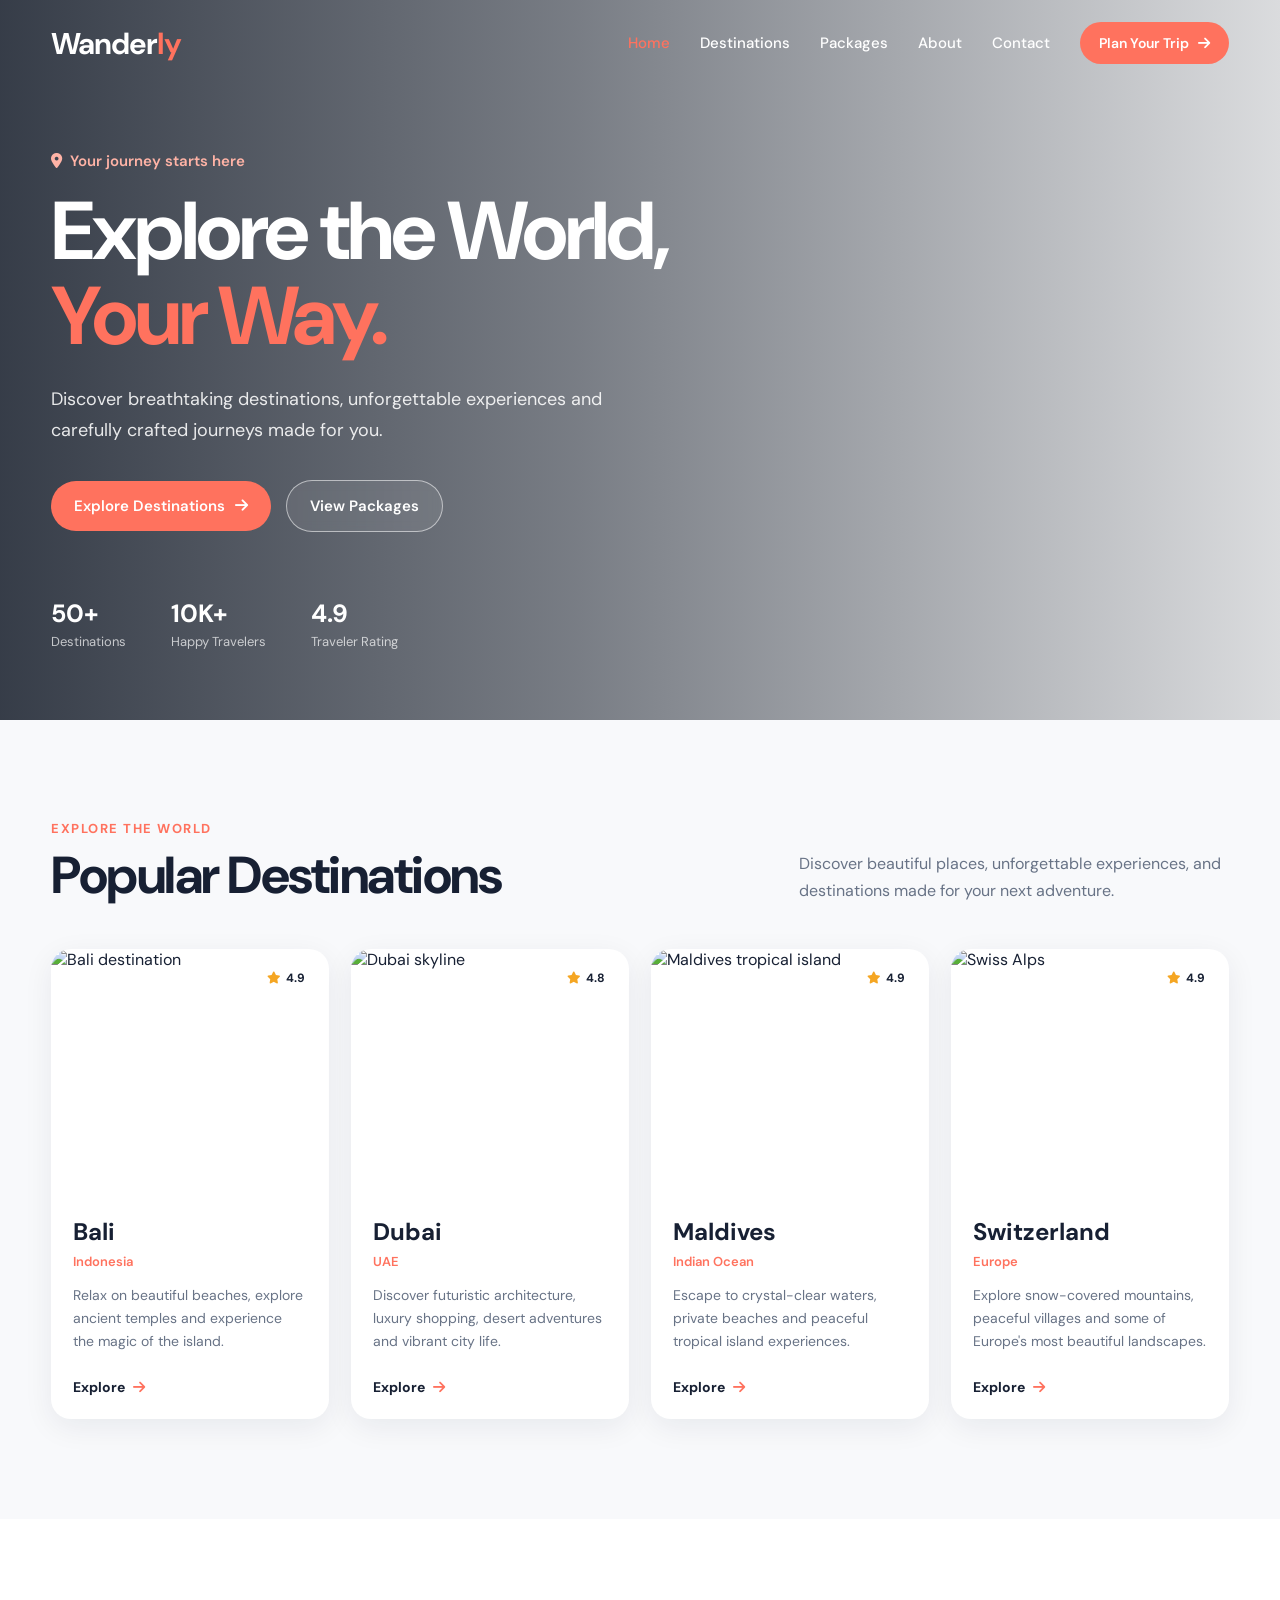
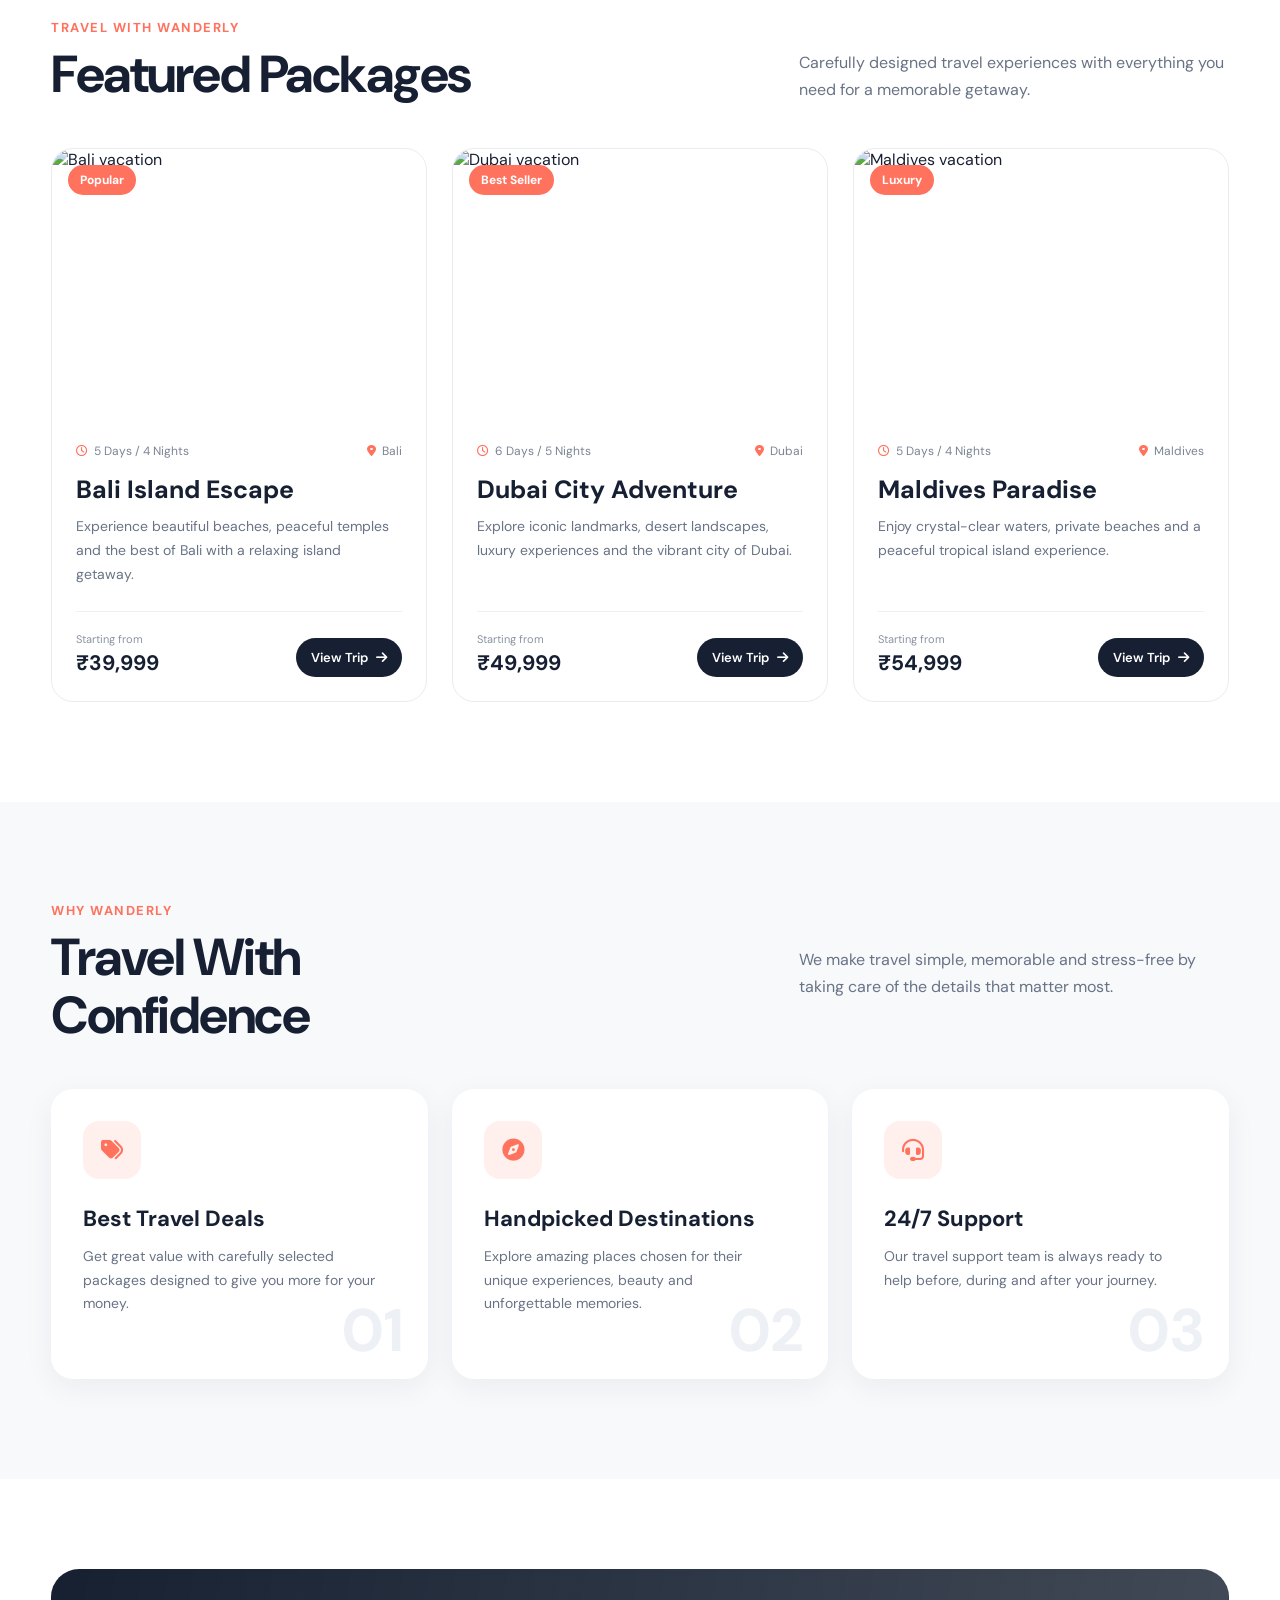
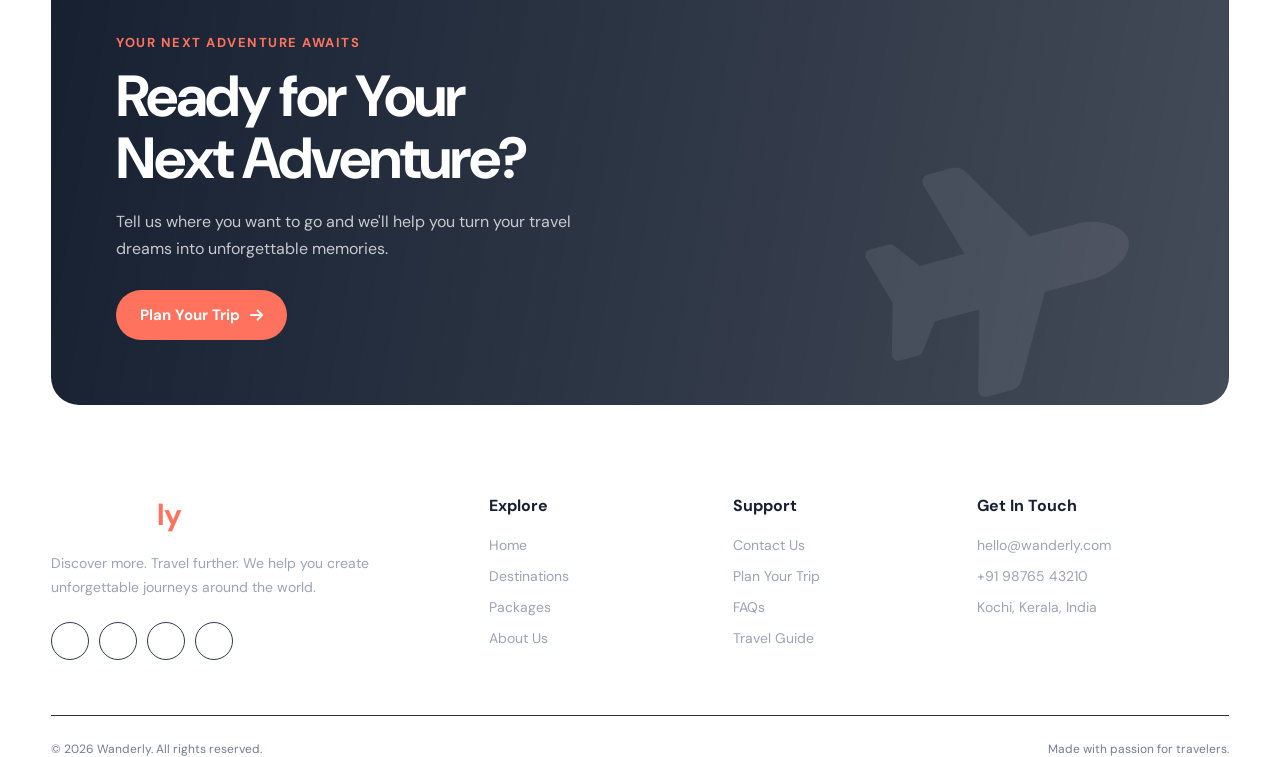
==== index.html @ 47bf8f78 "Initial commit - Wanderly website" ====
<!DOCTYPE html>
<html lang="en">
<head>
    <meta charset="UTF-8">
    <meta name="viewport" content="width=device-width, initial-scale=1.0">

    <title>Wanderly | Discover More. Travel Further.</title>

    <meta
        name="description"
        content="Discover amazing destinations and plan your next adventure with Wanderly."
    >

    <link rel="stylesheet" href="style.css">

    <!-- Google Font -->
    <link rel="preconnect" href="https://fonts.googleapis.com">
    <link rel="preconnect" href="https://fonts.gstatic.com" crossorigin>
    <link
        href="https://fonts.googleapis.com/css2?family=DM+Sans:wght@400;500;600;700&display=swap"
        rel="stylesheet"
    >

    <!-- Icons -->
    <link
        rel="stylesheet"
        href="https://cdnjs.cloudflare.com/ajax/libs/font-awesome/6.5.2/css/all.min.css"
    >
</head>

<body>

    <!-- ================= HEADER ================= -->
    <header class="header">
        <nav class="navbar container">

            <a href="#home" class="logo">
                Wander<span>ly</span>
            </a>

            <button class="menu-toggle" id="menuToggle" aria-label="Open menu">
                <i class="fa-solid fa-bars"></i>
            </button>

            <div class="nav-menu" id="navMenu">

                <a href="#home" class="nav-link active">Home</a>
                <a href="#destinations" class="nav-link">Destinations</a>
                <a href="#packages" class="nav-link">Packages</a>
                <a href="#about" class="nav-link">About</a>
                <a href="#contact" class="nav-link">Contact</a>

                <a href="#plan" class="nav-button">
                    Plan Your Trip
                    <i class="fa-solid fa-arrow-right"></i>
                </a>

            </div>

        </nav>
    </header>


    <!-- ================= HERO ================= -->
    <main>

        <section class="hero" id="home">

            <div class="hero-overlay"></div>

            <div class="container hero-content">

                <p class="hero-tag">
                    <i class="fa-solid fa-location-dot"></i>
                    Your journey starts here
                </p>

                <h1>
                    Explore the World,<br>
                    <span>Your Way.</span>
                </h1>

                <p class="hero-description">
                    Discover breathtaking destinations, unforgettable
                    experiences and carefully crafted journeys made for you.
                </p>

                <div class="hero-buttons">

                    <a href="#destinations" class="primary-button">
                        Explore Destinations
                        <i class="fa-solid fa-arrow-right"></i>
                    </a>

                    <a href="#packages" class="secondary-button">
                        View Packages
                    </a>

                </div>

                <div class="hero-stats">

                    <div class="hero-stat">
                        <strong>50+</strong>
                        <span>Destinations</span>
                    </div>

                    <div class="hero-stat">
                        <strong>10K+</strong>
                        <span>Happy Travelers</span>
                    </div>

                    <div class="hero-stat">
                        <strong>4.9</strong>
                        <span>Traveler Rating</span>
                    </div>

                </div>

            </div>

        </section>


        <!-- ================= POPULAR DESTINATIONS ================= -->
<section class="destinations section" id="destinations">

    <div class="container">

        <div class="section-heading">
            <div>
                <p class="section-tag">EXPLORE THE WORLD</p>
                <h2>Popular Destinations</h2>
            </div>

            <p class="section-description">
                Discover beautiful places, unforgettable experiences,
                and destinations made for your next adventure.
            </p>
        </div>


        <div class="destination-grid">

            <!-- Bali -->
            <article class="destination-card">

                <div class="destination-image">
                    <img
                        src="https://images.unsplash.com/photo-1537996194471-e657df975ab4?auto=format&fit=crop&w=900&q=85"
                        alt="Bali destination"
                    >

                    <span class="destination-rating">
                        <i class="fa-solid fa-star"></i>
                        4.9
                    </span>
                </div>

                <div class="destination-content">

                    <div class="destination-title">
                        <h3>Bali</h3>
                        <span>Indonesia</span>
                    </div>

                    <p>
                        Relax on beautiful beaches, explore ancient temples
                        and experience the magic of the island.
                    </p>

                    <a href="#packages" class="destination-link">
                        Explore
                        <i class="fa-solid fa-arrow-right"></i>
                    </a>

                </div>

            </article>


            <!-- Dubai -->
            <article class="destination-card">

                <div class="destination-image">
                    <img
                        src="https://images.unsplash.com/photo-1512453979798-5ea266f8880c?auto=format&fit=crop&w=900&q=85"
                        alt="Dubai skyline"
                    >

                    <span class="destination-rating">
                        <i class="fa-solid fa-star"></i>
                        4.8
                    </span>
                </div>

                <div class="destination-content">

                    <div class="destination-title">
                        <h3>Dubai</h3>
                        <span>UAE</span>
                    </div>

                    <p>
                        Discover futuristic architecture, luxury shopping,
                        desert adventures and vibrant city life.
                    </p>

                    <a href="#packages" class="destination-link">
                        Explore
                        <i class="fa-solid fa-arrow-right"></i>
                    </a>

                </div>

            </article>


            <!-- Maldives -->
            <article class="destination-card">

                <div class="destination-image">
                    <img
                        src="https://images.unsplash.com/photo-1514282401047-d79a71a590e8?auto=format&fit=crop&w=900&q=85"
                        alt="Maldives tropical island"
                    >

                    <span class="destination-rating">
                        <i class="fa-solid fa-star"></i>
                        4.9
                    </span>
                </div>

                <div class="destination-content">

                    <div class="destination-title">
                        <h3>Maldives</h3>
                        <span>Indian Ocean</span>
                    </div>

                    <p>
                        Escape to crystal-clear waters, private beaches
                        and peaceful tropical island experiences.
                    </p>

                    <a href="#packages" class="destination-link">
                        Explore
                        <i class="fa-solid fa-arrow-right"></i>
                    </a>

                </div>

            </article>


            <!-- Switzerland -->
            <article class="destination-card">

                <div class="destination-image">
                    <img
                        src="https://images.unsplash.com/photo-1530122037265-a5f1f91d3b99?auto=format&fit=crop&w=900&q=85"
                        alt="Swiss Alps"
                    >

                    <span class="destination-rating">
                        <i class="fa-solid fa-star"></i>
                        4.9
                    </span>
                </div>

                <div class="destination-content">

                    <div class="destination-title">
                        <h3>Switzerland</h3>
                        <span>Europe</span>
                    </div>

                    <p>
                        Explore snow-covered mountains, peaceful villages
                        and some of Europe's most beautiful landscapes.
                    </p>

                    <a href="#packages" class="destination-link">
                        Explore
                        <i class="fa-solid fa-arrow-right"></i>
                    </a>

                </div>

            </article>

        </div>

    </div>

</section>
<!-- ================= TRAVEL PACKAGES ================= -->
<section class="packages section" id="packages">

    <div class="container">

        <div class="section-heading">
            <div>
                <p class="section-tag">TRAVEL WITH WANDERLY</p>
                <h2>Featured Packages</h2>
            </div>

            <p class="section-description">
                Carefully designed travel experiences with everything
                you need for a memorable getaway.
            </p>
        </div>


        <div class="package-grid">

            <!-- Package 1 -->
            <article class="package-card">

                <div class="package-image">

                    <img
                        src="https://images.unsplash.com/photo-1537996194471-e657df975ab4?auto=format&fit=crop&w=1000&q=85"
                        alt="Bali vacation"
                    >

                    <span class="package-label">
                        Popular
                    </span>

                </div>

                <div class="package-content">

                    <div class="package-meta">
                        <span>
                            <i class="fa-regular fa-clock"></i>
                            5 Days / 4 Nights
                        </span>

                        <span>
                            <i class="fa-solid fa-location-dot"></i>
                            Bali
                        </span>
                    </div>

                    <h3>Bali Island Escape</h3>

                    <p>
                        Experience beautiful beaches, peaceful temples
                        and the best of Bali with a relaxing island getaway.
                    </p>

                    <div class="package-bottom">

                        <div class="package-price">
                            <span>Starting from</span>
                            <strong>₹39,999</strong>
                        </div>

                        <a href="#plan" class="package-button">
                            View Trip
                            <i class="fa-solid fa-arrow-right"></i>
                        </a>

                    </div>

                </div>

            </article>


            <!-- Package 2 -->
            <article class="package-card">

                <div class="package-image">

                    <img
                        src="https://images.unsplash.com/photo-1512453979798-5ea266f8880c?auto=format&fit=crop&w=1000&q=85"
                        alt="Dubai vacation"
                    >

                    <span class="package-label">
                        Best Seller
                    </span>

                </div>

                <div class="package-content">

                    <div class="package-meta">
                        <span>
                            <i class="fa-regular fa-clock"></i>
                            6 Days / 5 Nights
                        </span>

                        <span>
                            <i class="fa-solid fa-location-dot"></i>
                            Dubai
                        </span>
                    </div>

                    <h3>Dubai City Adventure</h3>

                    <p>
                        Explore iconic landmarks, desert landscapes,
                        luxury experiences and the vibrant city of Dubai.
                    </p>

                    <div class="package-bottom">

                        <div class="package-price">
                            <span>Starting from</span>
                            <strong>₹49,999</strong>
                        </div>

                        <a href="#plan" class="package-button">
                            View Trip
                            <i class="fa-solid fa-arrow-right"></i>
                        </a>

                    </div>

                </div>

            </article>


            <!-- Package 3 -->
            <article class="package-card">

                <div class="package-image">

                    <img
                        src="https://images.unsplash.com/photo-1514282401047-d79a71a590e8?auto=format&fit=crop&w=1000&q=85"
                        alt="Maldives vacation"
                    >

                    <span class="package-label">
                        Luxury
                    </span>

                </div>

                <div class="package-content">

                    <div class="package-meta">
                        <span>
                            <i class="fa-regular fa-clock"></i>
                            5 Days / 4 Nights
                        </span>

                        <span>
                            <i class="fa-solid fa-location-dot"></i>
                            Maldives
                        </span>
                    </div>

                    <h3>Maldives Paradise</h3>

                    <p>
                        Enjoy crystal-clear waters, private beaches
                        and a peaceful tropical island experience.
                    </p>

                    <div class="package-bottom">

                        <div class="package-price">
                            <span>Starting from</span>
                            <strong>₹54,999</strong>
                        </div>

                        <a href="#plan" class="package-button">
                            View Trip
                            <i class="fa-solid fa-arrow-right"></i>
                        </a>

                    </div>

                </div>

            </article>

        </div>

    </div>

</section><!-- ================= WHY CHOOSE US ================= -->
<section class="why-us section" id="about">

    <div class="container">

        <div class="section-heading why-heading">
            <div>
                <p class="section-tag">WHY WANDERLY</p>
                <h2>Travel With<br>Confidence</h2>
            </div>

            <p class="section-description">
                We make travel simple, memorable and stress-free by
                taking care of the details that matter most.
            </p>
        </div>


        <div class="benefits-grid">

            <!-- Benefit 1 -->
            <div class="benefit-card">

                <div class="benefit-icon">
                    <i class="fa-solid fa-tags"></i>
                </div>

                <h3>Best Travel Deals</h3>

                <p>
                    Get great value with carefully selected packages
                    designed to give you more for your money.
                </p>

                <span class="benefit-number">01</span>

            </div>


            <!-- Benefit 2 -->
            <div class="benefit-card">

                <div class="benefit-icon">
                    <i class="fa-solid fa-compass"></i>
                </div>

                <h3>Handpicked Destinations</h3>

                <p>
                    Explore amazing places chosen for their unique
                    experiences, beauty and unforgettable memories.
                </p>

                <span class="benefit-number">02</span>

            </div>


            <!-- Benefit 3 -->
            <div class="benefit-card">

                <div class="benefit-icon">
                    <i class="fa-solid fa-headset"></i>
                </div>

                <h3>24/7 Support</h3>

                <p>
                    Our travel support team is always ready to help
                    before, during and after your journey.
                </p>

                <span class="benefit-number">03</span>

            </div>

        </div>

    </div>

</section><!-- ================= FINAL CTA ================= -->
<section class="final-cta" id="plan">

    <div class="container">

        <div class="cta-box">

            <div class="cta-content">

                <p class="section-tag">YOUR NEXT ADVENTURE AWAITS</p>

                <h2>
                    Ready for Your<br>
                    Next Adventure?
                </h2>

                <p>
                    Tell us where you want to go and we'll help you
                    turn your travel dreams into unforgettable memories.
                </p>

                <a href="#contact" class="cta-button">
                    Plan Your Trip
                    <i class="fa-solid fa-arrow-right"></i>
                </a>

            </div>

            <div class="cta-decoration">
                <i class="fa-solid fa-plane"></i>
            </div>

        </div>

    </div>

</section><!-- ================= FOOTER ================= -->
<footer class="footer" id="contact">

    <div class="container">

        <div class="footer-main">

            <div class="footer-brand">

                <a href="#home" class="logo">
                    Wander<span>ly</span>
                </a>

                <p>
                    Discover more. Travel further. We help you
                    create unforgettable journeys around the world.
                </p>

                <div class="social-links">
                    <a href="#"><i class="fa-brands fa-instagram"></i></a>
                    <a href="#"><i class="fa-brands fa-facebook-f"></i></a>
                    <a href="#"><i class="fa-brands fa-x-twitter"></i></a>
                    <a href="#"><i class="fa-brands fa-linkedin-in"></i></a>
                </div>

            </div>

            <div class="footer-column">
                <h4>Explore</h4>
                <a href="#home">Home</a>
                <a href="#destinations">Destinations</a>
                <a href="#packages">Packages</a>
                <a href="#about">About Us</a>
            </div>

            <div class="footer-column">
                <h4>Support</h4>
                <a href="#contact">Contact Us</a>
                <a href="#plan">Plan Your Trip</a>
                <a href="#">FAQs</a>
                <a href="#">Travel Guide</a>
            </div>

            <div class="footer-column">
                <h4>Get In Touch</h4>
                <a href="mailto:hello@wanderly.com">
                    hello@wanderly.com
                </a>
                <a href="tel:+919876543210">
                    +91 98765 43210
                </a>
                <span>Kochi, Kerala, India</span>
            </div>

        </div>

        <div class="footer-bottom">
            <p>© 2026 Wanderly. All rights reserved.</p>
            <p>Made with passion for travelers.</p>
        </div>

    </div>

</footer>

    </main>


    <script src="script.js"></script>

</body>
</html>
---- style.css ----
/* =========================
   RESET & GLOBAL
========================= */

* {
    margin: 0;
    padding: 0;
    box-sizing: border-box;
}

html {
    scroll-behavior: smooth;
}

body {
    font-family: "DM Sans", sans-serif;
    color: #172033;
    background: #ffffff;
}

a {
    text-decoration: none;
    color: inherit;
}

button {
    font-family: inherit;
}

.container {
    width: min(1180px, 92%);
    margin: 0 auto;
}


/* =========================
   HEADER
========================= */

.header {
    position: absolute;
    top: 0;
    left: 0;
    width: 100%;
    z-index: 100;
    padding: 22px 0;
}

.navbar {
    display: flex;
    align-items: center;
    justify-content: space-between;
}

.logo {
    font-size: 30px;
    font-weight: 700;
    color: #ffffff;
    letter-spacing: -1px;
}

.logo span {
    color: #ff725e;
}

.nav-menu {
    display: flex;
    align-items: center;
    gap: 30px;
}

.nav-link {
    color: #ffffff;
    font-size: 15px;
    font-weight: 500;
    transition: 0.3s ease;
}

.nav-link:hover,
.nav-link.active {
    color: #ff725e;
}

.nav-button {
    display: flex;
    align-items: center;
    gap: 9px;
    padding: 12px 19px;
    border-radius: 30px;
    background: #ff725e;
    color: #ffffff;
    font-size: 14px;
    font-weight: 600;
    transition: 0.3s ease;
}

.nav-button:hover {
    transform: translateY(-2px);
    background: #ff604a;
}

.menu-toggle {
    display: none;
    border: none;
    background: transparent;
    color: #ffffff;
    font-size: 25px;
    cursor: pointer;
}


/* =========================
   HERO
========================= */

.hero {
    position: relative;
    min-height: 720px;
    display: flex;
    align-items: center;

    background-image: url("https://images.unsplash.com/photo-1500534623283-312aade485b7?auto=format&fit=crop&w=2000&q=85");
    background-size: cover;
    background-position: center;
    overflow: hidden;
}

.hero-overlay {
    position: absolute;
    inset: 0;
    background: linear-gradient(
        90deg,
        rgba(10, 18, 32, 0.82) 0%,
        rgba(10, 18, 32, 0.55) 45%,
        rgba(10, 18, 32, 0.15) 100%
    );
}

.hero-content {
    position: relative;
    z-index: 2;
    padding-top: 80px;
    color: #ffffff;
}

.hero-tag {
    display: inline-flex;
    align-items: center;
    gap: 8px;
    margin-bottom: 18px;
    color: #ffb3a6;
    font-size: 15px;
    font-weight: 600;
}

.hero h1 {
    max-width: 750px;
    font-size: clamp(48px, 7vw, 82px);
    line-height: 1.04;
    letter-spacing: -3px;
    margin-bottom: 25px;
}

.hero h1 span {
    color: #ff725e;
}

.hero-description {
    max-width: 560px;
    color: rgba(255, 255, 255, 0.88);
    font-size: 18px;
    line-height: 1.7;
    margin-bottom: 34px;
}

.hero-buttons {
    display: flex;
    align-items: center;
    gap: 15px;
    margin-bottom: 65px;
}

.primary-button,
.secondary-button {
    display: inline-flex;
    align-items: center;
    justify-content: center;
    gap: 10px;
    padding: 15px 23px;
    border-radius: 30px;
    font-size: 15px;
    font-weight: 600;
    transition: 0.3s ease;
}

.primary-button {
    background: #ff725e;
    color: #ffffff;
}

.primary-button:hover {
    transform: translateY(-3px);
    background: #ff604a;
}

.secondary-button {
    border: 1px solid rgba(255, 255, 255, 0.55);
    color: #ffffff;
    background: rgba(255, 255, 255, 0.08);
    backdrop-filter: blur(5px);
}

.secondary-button:hover {
    background: #ffffff;
    color: #172033;
}


/* =========================
   HERO STATS
========================= */

.hero-stats {
    display: flex;
    align-items: center;
    gap: 45px;
}

.hero-stat {
    display: flex;
    flex-direction: column;
    gap: 3px;
}

.hero-stat strong {
    font-size: 25px;
}

.hero-stat span {
    color: rgba(255, 255, 255, 0.7);
    font-size: 13px;
}


/* =========================
   MOBILE
========================= */

@media (max-width: 850px) {

    .header {
        padding: 18px 0;
    }

    .menu-toggle {
        display: block;
    }

    .nav-menu {
        position: absolute;
        top: 75px;
        left: 4%;
        right: 4%;

        display: none;
        flex-direction: column;
        align-items: stretch;
        gap: 0;

        padding: 15px;
        border-radius: 18px;

        background: rgba(15, 24, 40, 0.97);
        box-shadow: 0 15px 40px rgba(0, 0, 0, 0.25);
    }

    .nav-menu.show {
        display: flex;
    }

    .nav-link {
        padding: 13px 10px;
    }

    .nav-button {
        justify-content: center;
        margin-top: 8px;
    }

    .hero {
        min-height: 680px;
        background-position: 60% center;
    }

    .hero-content {
        padding-top: 100px;
    }

    .hero h1 {
        font-size: clamp(44px, 12vw, 65px);
        letter-spacing: -2px;
    }

    .hero-description {
        font-size: 16px;
    }

    .hero-buttons {
        flex-wrap: wrap;
        margin-bottom: 45px;
    }

    .hero-stats {
        gap: 25px;
        flex-wrap: wrap;
    }
}


@media (max-width: 480px) {

    .logo {
        font-size: 26px;
    }

    .hero {
        min-height: 720px;
    }

    .hero h1 {
        font-size: 46px;
    }

    .hero-buttons {
        flex-direction: column;
        align-items: stretch;
    }

    .primary-button,
    .secondary-button {
        width: 100%;
    }

    .hero-stats {
        gap: 20px;
    }

    .hero-stat strong {
        font-size: 21px;
    }
}/* =========================
   SECTIONS
========================= */

.section {
    padding: 100px 0;
}

.section-heading {
    display: flex;
    align-items: flex-end;
    justify-content: space-between;
    gap: 40px;
    margin-bottom: 45px;
}

.section-tag {
    color: #ff725e;
    font-size: 13px;
    font-weight: 700;
    letter-spacing: 1.5px;
    margin-bottom: 10px;
}

.section-heading h2 {
    font-size: clamp(36px, 5vw, 52px);
    line-height: 1.1;
    letter-spacing: -1.5px;
}

.section-description {
    max-width: 430px;
    color: #687386;
    font-size: 16px;
    line-height: 1.7;
}


/* =========================
   DESTINATIONS
========================= */

.destinations {
    background: #f8f9fb;
}

.destination-grid {
    display: grid;
    grid-template-columns: repeat(4, 1fr);
    gap: 22px;
}

.destination-card {
    overflow: hidden;
    background: #ffffff;
    border-radius: 20px;
    box-shadow: 0 8px 30px rgba(20, 30, 50, 0.07);
    transition: transform 0.3s ease, box-shadow 0.3s ease;
}

.destination-card:hover {
    transform: translateY(-8px);
    box-shadow: 0 18px 40px rgba(20, 30, 50, 0.13);
}

.destination-image {
    position: relative;
    height: 245px;
    overflow: hidden;
}

.destination-image img {
    width: 100%;
    height: 100%;
    object-fit: cover;
    transition: transform 0.5s ease;
}

.destination-card:hover .destination-image img {
    transform: scale(1.07);
}

.destination-rating {
    position: absolute;
    top: 14px;
    right: 14px;

    display: flex;
    align-items: center;
    gap: 5px;

    padding: 7px 10px;
    border-radius: 20px;

    background: rgba(255, 255, 255, 0.94);
    color: #172033;

    font-size: 12px;
    font-weight: 700;
}

.destination-rating i {
    color: #f5a623;
}

.destination-content {
    padding: 22px;
}

.destination-title {
    margin-bottom: 13px;
}

.destination-title h3 {
    margin-bottom: 3px;
    font-size: 24px;
}

.destination-title span {
    color: #ff725e;
    font-size: 13px;
    font-weight: 600;
}

.destination-content > p {
    min-height: 72px;
    margin-bottom: 20px;

    color: #687386;
    font-size: 14px;
    line-height: 1.65;
}

.destination-link {
    display: inline-flex;
    align-items: center;
    gap: 8px;

    color: #172033;
    font-size: 14px;
    font-weight: 700;

    transition: 0.3s ease;
}

.destination-link i {
    color: #ff725e;
    transition: transform 0.3s ease;
}

.destination-link:hover {
    color: #ff725e;
}

.destination-link:hover i {
    transform: translateX(5px);
}


/* =========================
   DESTINATION RESPONSIVE
========================= */

@media (max-width: 1000px) {

    .destination-grid {
        grid-template-columns: repeat(2, 1fr);
    }

}

@media (max-width: 700px) {

    .section {
        padding: 75px 0;
    }

    .section-heading {
        display: block;
        margin-bottom: 35px;
    }

    .section-description {
        margin-top: 15px;
    }

}

@media (max-width: 520px) {

    .destination-grid {
        grid-template-columns: 1fr;
    }

    .destination-image {
        height: 260px;
    }

}/* =========================
   TRAVEL PACKAGES
========================= */

.packages {
    background: #ffffff;
}

.package-grid {
    display: grid;
    grid-template-columns: repeat(3, 1fr);
    gap: 25px;
}

.package-card {
    overflow: hidden;
    border: 1px solid #e9ecf1;
    border-radius: 22px;
    background: #ffffff;
    transition: transform 0.3s ease, box-shadow 0.3s ease;
}

.package-card:hover {
    transform: translateY(-7px);
    box-shadow: 0 18px 45px rgba(20, 30, 50, 0.12);
}


/* Package image */

.package-image {
    position: relative;
    height: 270px;
    overflow: hidden;
}

.package-image img {
    width: 100%;
    height: 100%;
    object-fit: cover;
    transition: transform 0.5s ease;
}

.package-card:hover .package-image img {
    transform: scale(1.06);
}

.package-label {
    position: absolute;
    top: 16px;
    left: 16px;

    padding: 7px 12px;
    border-radius: 20px;

    background: #ff725e;
    color: #ffffff;

    font-size: 12px;
    font-weight: 700;
}


/* Package content */

.package-content {
    padding: 24px;
}

.package-meta {
    display: flex;
    align-items: center;
    justify-content: space-between;
    gap: 10px;

    margin-bottom: 16px;

    color: #7a8495;
    font-size: 12px;
}

.package-meta span {
    display: flex;
    align-items: center;
    gap: 6px;
}

.package-meta i {
    color: #ff725e;
}

.package-content h3 {
    margin-bottom: 10px;

    color: #172033;
    font-size: 25px;
    line-height: 1.2;
}

.package-content > p {
    min-height: 72px;
    margin-bottom: 24px;

    color: #687386;
    font-size: 14px;
    line-height: 1.7;
}


/* Package price + button */

.package-bottom {
    display: flex;
    align-items: flex-end;
    justify-content: space-between;
    gap: 15px;

    padding-top: 20px;
    border-top: 1px solid #edf0f4;
}

.package-price {
    display: flex;
    flex-direction: column;
    gap: 3px;
}

.package-price span {
    color: #8a93a2;
    font-size: 11px;
}

.package-price strong {
    color: #172033;
    font-size: 21px;
}

.package-button {
    display: inline-flex;
    align-items: center;
    gap: 8px;

    padding: 11px 15px;
    border-radius: 25px;

    background: #172033;
    color: #ffffff;

    font-size: 13px;
    font-weight: 600;

    transition: 0.3s ease;
}

.package-button i {
    transition: transform 0.3s ease;
}

.package-button:hover {
    background: #ff725e;
}

.package-button:hover i {
    transform: translateX(4px);
}


/* =========================
   PACKAGE RESPONSIVE
========================= */

@media (max-width: 950px) {

    .package-grid {
        grid-template-columns: repeat(2, 1fr);
    }

}

@media (max-width: 650px) {

    .package-grid {
        grid-template-columns: 1fr;
    }

    .package-image {
        height: 250px;
    }

}

@media (max-width: 420px) {

    .package-content {
        padding: 20px;
    }

    .package-meta {
        align-items: flex-start;
        flex-direction: column;
    }

    .package-bottom {
        align-items: flex-start;
        flex-direction: column;
    }

    .package-button {
        width: 100%;
        justify-content: center;
    }

}/* =========================
   WHY CHOOSE US
========================= */

.why-us {
    background: #f8f9fb;
}

.why-heading {
    align-items: center;
}

.benefits-grid {
    display: grid;
    grid-template-columns: repeat(3, 1fr);
    gap: 24px;
}

.benefit-card {
    position: relative;
    overflow: hidden;

    min-height: 290px;
    padding: 32px;

    border-radius: 22px;
    background: #ffffff;

    box-shadow: 0 8px 30px rgba(20, 30, 50, 0.06);

    transition: transform 0.3s ease,
                box-shadow 0.3s ease;
}

.benefit-card:hover {
    transform: translateY(-7px);
    box-shadow: 0 18px 40px rgba(20, 30, 50, 0.12);
}

.benefit-icon {
    display: flex;
    align-items: center;
    justify-content: center;

    width: 58px;
    height: 58px;

    margin-bottom: 25px;

    border-radius: 16px;

    background: #fff0ed;
    color: #ff725e;

    font-size: 22px;
}

.benefit-card h3 {
    margin-bottom: 12px;

    color: #172033;
    font-size: 22px;
}

.benefit-card p {
    max-width: 300px;

    color: #687386;
    font-size: 14px;
    line-height: 1.7;
}

.benefit-number {
    position: absolute;
    right: 25px;
    bottom: 18px;

    color: #edf0f4;

    font-size: 60px;
    font-weight: 700;
    line-height: 1;
}


/* =========================
   WHY US RESPONSIVE
========================= */

@media (max-width: 850px) {

    .benefits-grid {
        grid-template-columns: 1fr;
    }

    .benefit-card {
        min-height: 250px;
    }

}/* =========================
   FINAL CTA
========================= */

.final-cta {
    padding: 90px 0;
    background: #ffffff;
}

.cta-box {
    position: relative;
    overflow: hidden;

    min-height: 390px;
    padding: 65px;

    display: flex;
    align-items: center;

    border-radius: 28px;

    background:
        linear-gradient(
            100deg,
            rgba(15, 25, 42, 0.97),
            rgba(15, 25, 42, 0.78)
        ),
        url("https://images.unsplash.com/photo-1476514525535-07fb3b4ae5f1?auto=format&fit=crop&w=1600&q=85");

    background-size: cover;
    background-position: center;
}

.cta-content {
    position: relative;
    z-index: 2;
    max-width: 600px;
}

.cta-content .section-tag {
    margin-bottom: 14px;
}

.cta-content h2 {
    margin-bottom: 18px;

    color: #ffffff;

    font-size: clamp(38px, 5vw, 58px);
    line-height: 1.08;
    letter-spacing: -2px;
}

.cta-content > p:not(.section-tag) {
    max-width: 500px;
    margin-bottom: 28px;

    color: rgba(255, 255, 255, 0.75);

    font-size: 16px;
    line-height: 1.7;
}

.cta-button {
    display: inline-flex;
    align-items: center;
    gap: 10px;

    padding: 15px 24px;

    border-radius: 30px;

    background: #ff725e;
    color: #ffffff;

    font-size: 15px;
    font-weight: 700;

    transition: 0.3s ease;
}

.cta-button:hover {
    transform: translateY(-3px);
    background: #ff604a;
}

.cta-decoration {
    position: absolute;
    right: 8%;
    bottom: -25px;

    color: rgba(255, 255, 255, 0.08);

    font-size: 230px;

    transform: rotate(-15deg);
}


/* CTA responsive */

@media (max-width: 650px) {

    .final-cta {
        padding: 60px 0;
    }

    .cta-box {
        min-height: 430px;
        padding: 40px 28px;
    }

    .cta-decoration {
        right: -30px;
        bottom: -10px;
        font-size: 150px;
    }

}<!-- ================= FOOTER ================= -->
<footer class="footer" id="contact">

    <div class="container">

        <div class="footer-main">

            <div class="footer-brand">

                <a href="#home" class="logo">
                    Wander<span>ly</span>
                </a>

                <p>
                    Discover more. Travel further. We help you
                    create unforgettable journeys around the world.
                </p>

                <div class="social-links">

                    <a href="#" aria-label="Instagram">
                        <i class="fa-brands fa-instagram"></i>
                    </a>

                    <a href="#" aria-label="Facebook">
                        <i class="fa-brands fa-facebook-f"></i>
                    </a>

                    <a href="#" aria-label="Twitter">
                        <i class="fa-brands fa-x-twitter"></i>
                    </a>

                    <a href="#" aria-label="LinkedIn">
                        <i class="fa-brands fa-linkedin-in"></i>
                    </a>

                </div>

            </div>


            <div class="footer-column">

                <h4>Explore</h4>

                <a href="#home">Home</a>
                <a href="#destinations">Destinations</a>
                <a href="#packages">Packages</a>
                <a href="#about">About Us</a>

            </div>


            <div class="footer-column">

                <h4>Support</h4>

                <a href="#contact">Contact Us</a>
                <a href="#plan">Plan Your Trip</a>
                <a href="#">FAQs</a>
                <a href="#">Travel Guide</a>

            </div>


            <div class="footer-column">

                <h4>Get In Touch</h4>

                <a href="mailto:hello@wanderly.com">
                    hello@wanderly.com
                </a>

                <a href="tel:+919876543210">
                    +91 98765 43210
                </a>

                <span>
                    Kochi, Kerala, India
                </span>

            </div>

        </div>


        <div class="footer-bottom">

            <p>
                © 2026 Wanderly. All rights reserved.
            </p>

            <p>
                Made with passion for travelers.
            </p>

        </div>

    </div>

</footer>/* =========================
   FOOTER
========================= */

.footer {
    padding: 75px 0 25px;
    background: #111827;
    color: #ffffff;
}

.footer-main {
    display: grid;
    grid-template-columns: 2fr 1fr 1fr 1.3fr;
    gap: 50px;
    padding-bottom: 55px;
}

.footer-brand .logo {
    display: inline-block;
    margin-bottom: 18px;
}

.footer-brand > p {
    max-width: 320px;

    color: #9ba4b4;
    font-size: 14px;
    line-height: 1.7;
}

.social-links {
    display: flex;
    gap: 10px;
    margin-top: 22px;
}

.social-links a {
    display: flex;
    align-items: center;
    justify-content: center;

    width: 38px;
    height: 38px;

    border: 1px solid #30394a;
    border-radius: 50%;

    color: #ffffff;

    transition: 0.3s ease;
}

.social-links a:hover {
    border-color: #ff725e;
    background: #ff725e;
    transform: translateY(-3px);
}

.footer-column {
    display: flex;
    flex-direction: column;
    gap: 13px;
}

.footer-column h4 {
    margin-bottom: 7px;

    font-size: 16px;
}

.footer-column a,
.footer-column span {
    color: #9ba4b4;
    font-size: 14px;
    transition: 0.3s ease;
}

.footer-column a:hover {
    color: #ff725e;
}

.footer-bottom {
    display: flex;
    align-items: center;
    justify-content: space-between;

    padding-top: 25px;

    border-top: 1px solid #293243;

    color: #737d8f;
    font-size: 12px;
}


/* =========================
   FOOTER RESPONSIVE
========================= */

@media (max-width: 850px) {

    .footer-main {
        grid-template-columns: 1fr 1fr;
        gap: 40px;
    }

}

@media (max-width: 550px) {

    .footer {
        padding-top: 55px;
    }

    .footer-main {
        grid-template-columns: 1fr;
        gap: 35px;
    }

    .footer-bottom {
        align-items: flex-start;
        flex-direction: column;
        gap: 8px;
    }

}
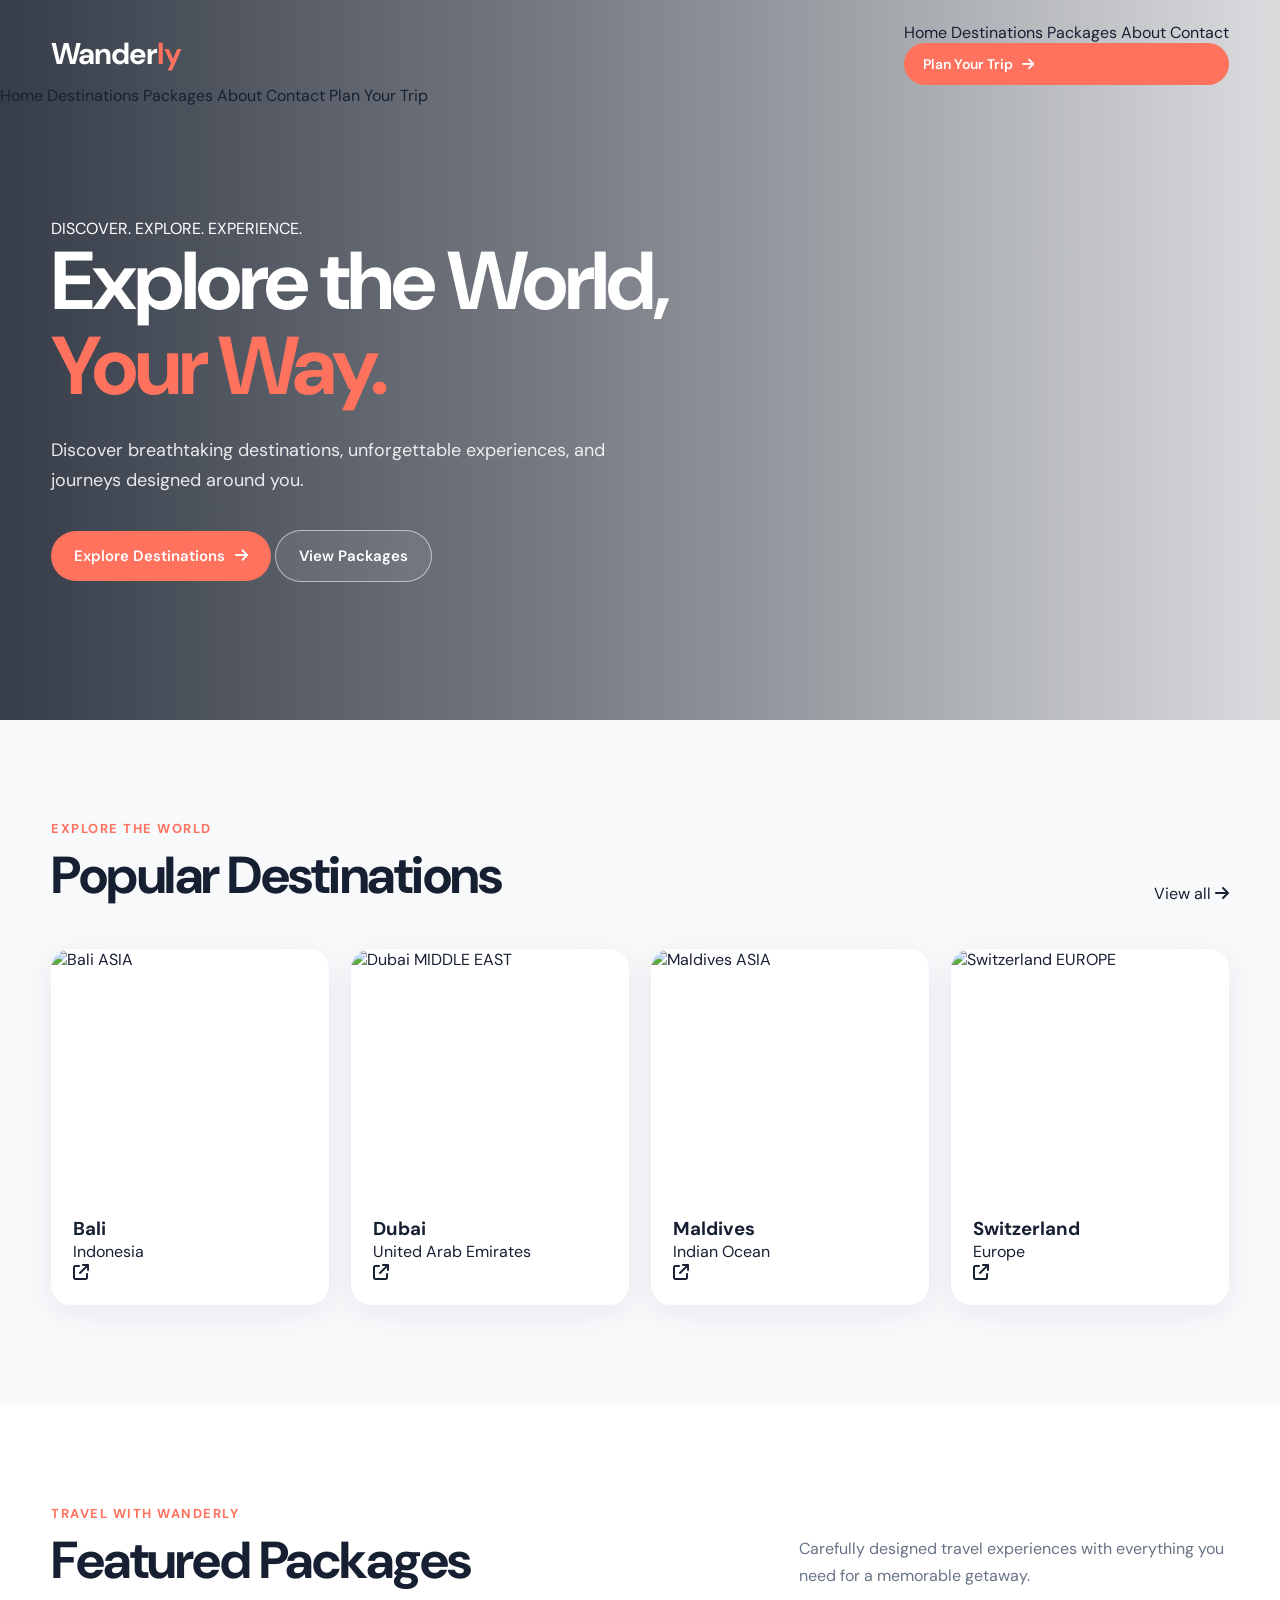
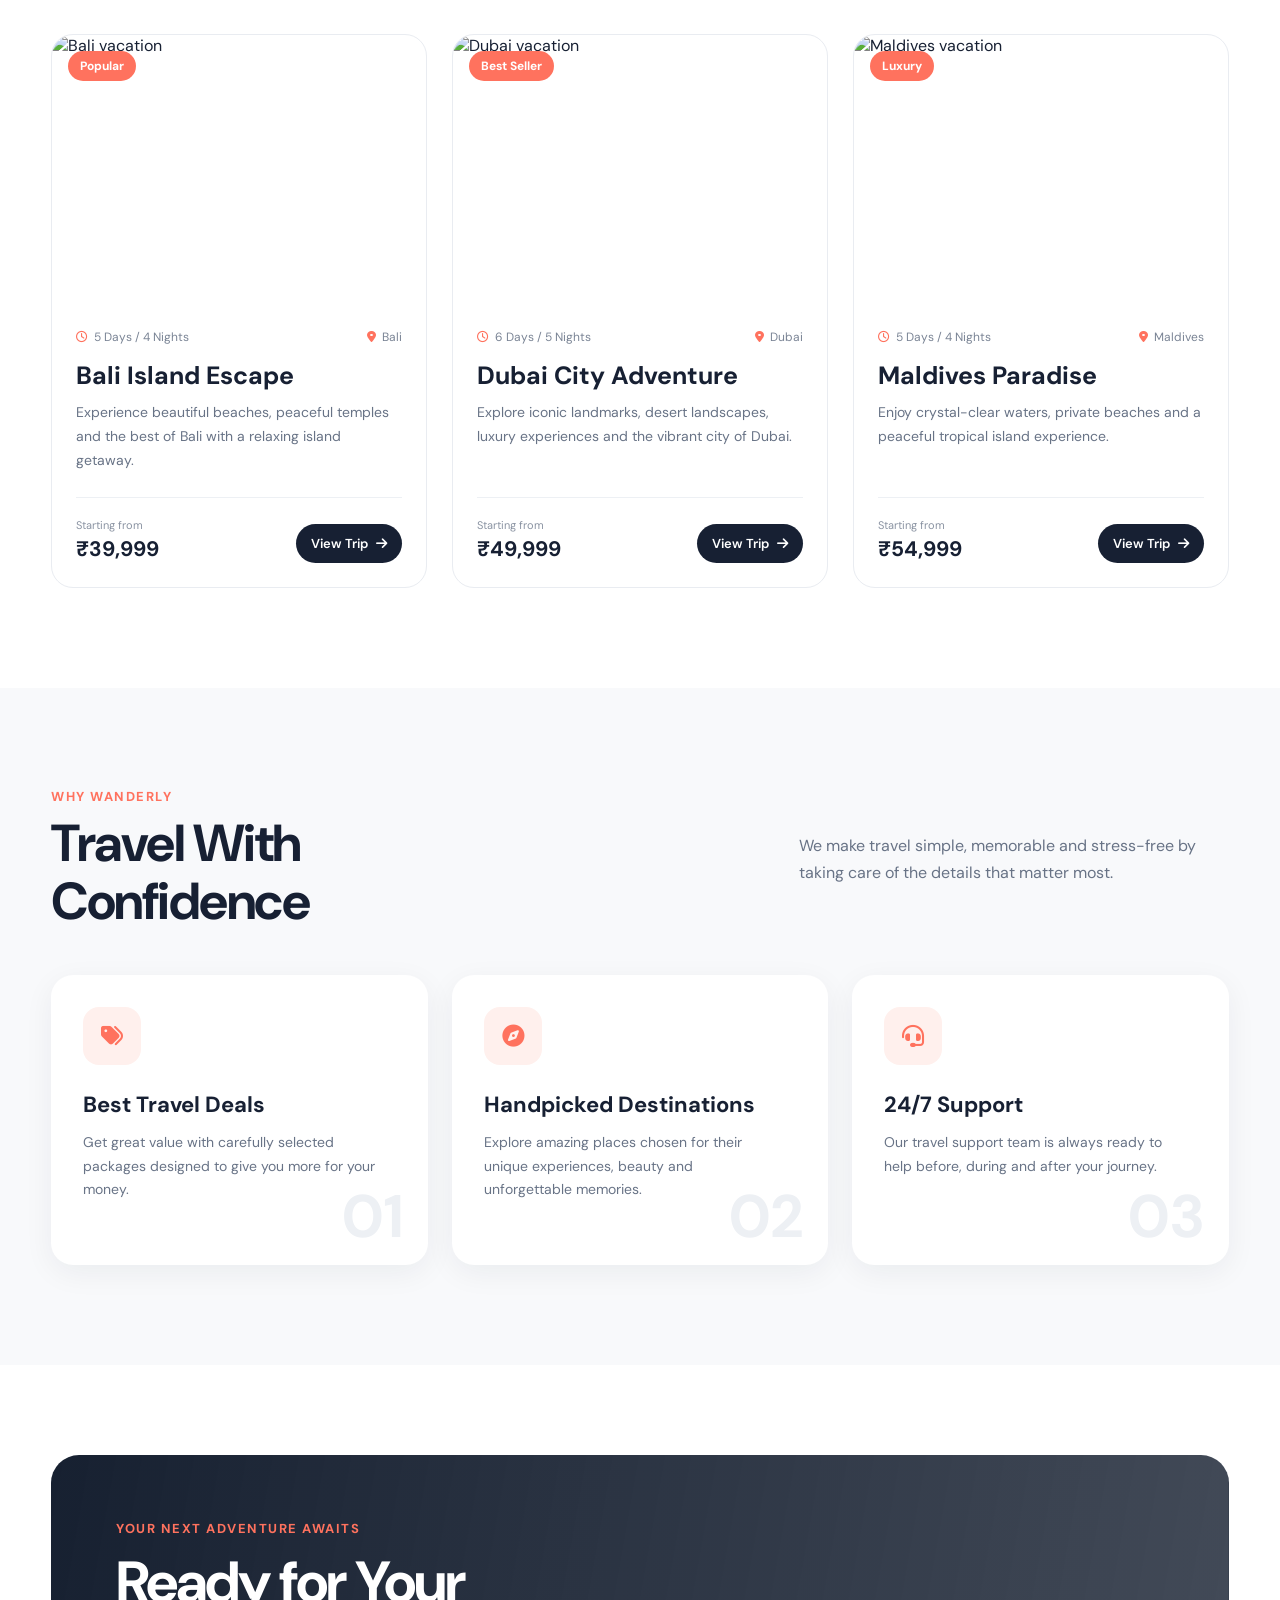
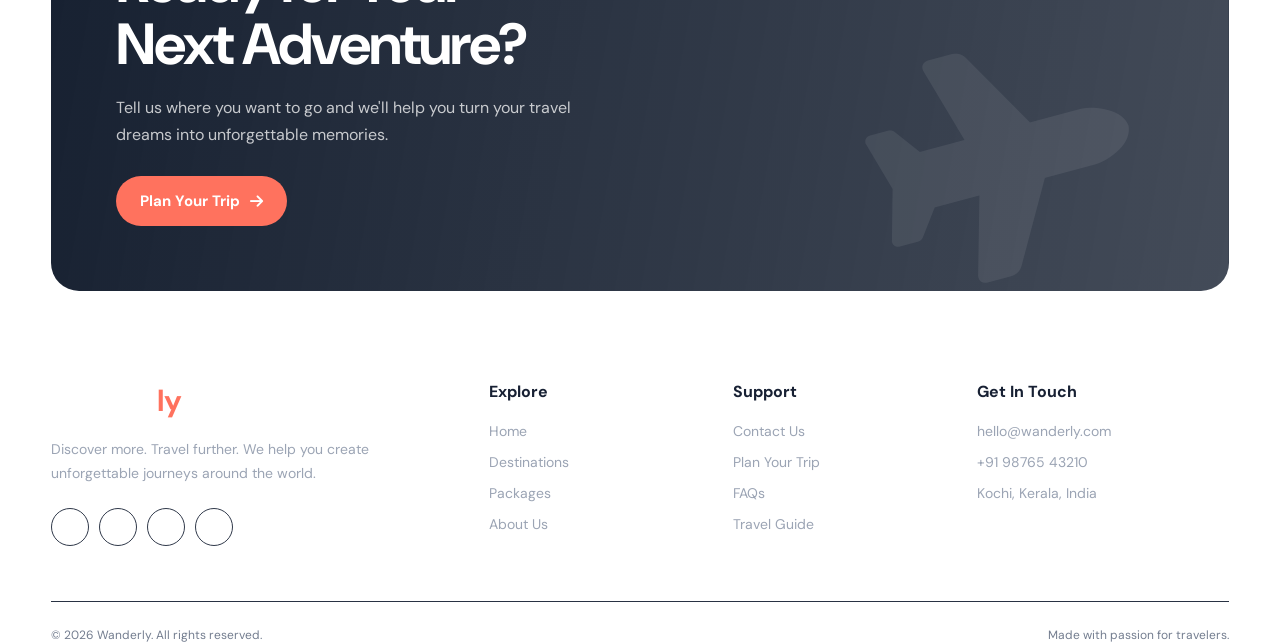
==== commit 81cd2fca: "Add trip planning page and update links" ====
--- a/index.html
+++ b/index.html
@@ -1,67 +1,157 @@
 <!DOCTYPE html>
 <html lang="en">
+
 <head>
+
     <meta charset="UTF-8">
-    <meta name="viewport" content="width=device-width, initial-scale=1.0">
-
-    <title>Wanderly | Discover More. Travel Further.</title>
+
+    <meta
+        name="viewport"
+        content="width=device-width, initial-scale=1.0"
+    >
+
+    <title>Wanderly | Explore the World Your Way</title>
 
     <meta
         name="description"
-        content="Discover amazing destinations and plan your next adventure with Wanderly."
+        content="Discover beautiful destinations and unforgettable travel experiences with Wanderly."
     >
 
-    <link rel="stylesheet" href="style.css">
-
-    <!-- Google Font -->
+    <!-- Google Fonts -->
+
     <link rel="preconnect" href="https://fonts.googleapis.com">
-    <link rel="preconnect" href="https://fonts.gstatic.com" crossorigin>
+
+    <link
+        rel="preconnect"
+        href="https://fonts.gstatic.com"
+        crossorigin
+    >
+
     <link
         href="https://fonts.googleapis.com/css2?family=DM+Sans:wght@400;500;600;700&display=swap"
         rel="stylesheet"
     >
 
-    <!-- Icons -->
+    <!-- Font Awesome -->
+
     <link
         rel="stylesheet"
         href="https://cdnjs.cloudflare.com/ajax/libs/font-awesome/6.5.2/css/all.min.css"
     >
+
+    <!-- Main CSS -->
+
+    <link rel="stylesheet" href="style.css">
+
 </head>
 
+
 <body>
 
-    <!-- ================= HEADER ================= -->
+
+    <!-- =========================
+         HEADER / NAVIGATION
+    ========================== -->
+
     <header class="header">
+
         <nav class="navbar container">
+
+            <!-- Logo -->
 
             <a href="#home" class="logo">
                 Wander<span>ly</span>
             </a>
 
-            <button class="menu-toggle" id="menuToggle" aria-label="Open menu">
-                <i class="fa-solid fa-bars"></i>
-            </button>
-
-            <div class="nav-menu" id="navMenu">
-
-                <a href="#home" class="nav-link active">Home</a>
-                <a href="#destinations" class="nav-link">Destinations</a>
-                <a href="#packages" class="nav-link">Packages</a>
-                <a href="#about" class="nav-link">About</a>
-                <a href="#contact" class="nav-link">Contact</a>
-
-                <a href="#plan" class="nav-button">
+
+            <!-- Desktop Navigation -->
+
+            <div class="nav-links">
+
+                <a href="#home" class="active">
+                    Home
+                </a>
+
+                <a href="#destinations">
+                    Destinations
+                </a>
+
+                <a href="#packages">
+                    Packages
+                </a>
+
+                <a href="#about">
+                    About
+                </a>
+
+                <a href="#contact">
+                    Contact
+                </a>
+
+                <!-- UPDATED -->
+
+                <a href="plan.html" class="nav-button">
                     Plan Your Trip
                     <i class="fa-solid fa-arrow-right"></i>
                 </a>
 
             </div>
 
+
+            <!-- Mobile Menu Button -->
+
+            <button
+                class="menu-toggle"
+                id="menuToggle"
+                aria-label="Open navigation menu"
+            >
+
+                <i class="fa-solid fa-bars"></i>
+
+            </button>
+
         </nav>
+
+
+        <!-- Mobile Navigation -->
+
+        <div class="mobile-menu" id="mobileMenu">
+
+            <a href="#home">
+                Home
+            </a>
+
+            <a href="#destinations">
+                Destinations
+            </a>
+
+            <a href="#packages">
+                Packages
+            </a>
+
+            <a href="#about">
+                About
+            </a>
+
+            <a href="#contact">
+                Contact
+            </a>
+
+            <!-- UPDATED -->
+
+            <a href="plan.html">
+                Plan Your Trip
+            </a>
+
+        </div>
+
     </header>
 
 
-    <!-- ================= HERO ================= -->
+    <!-- =========================
+         HERO SECTION
+    ========================== -->
+
     <main>
 
         <section class="hero" id="home">
@@ -70,606 +160,884 @@
 
             <div class="container hero-content">
 
-                <p class="hero-tag">
-                    <i class="fa-solid fa-location-dot"></i>
-                    Your journey starts here
-                </p>
-
-                <h1>
-                    Explore the World,<br>
-                    <span>Your Way.</span>
-                </h1>
-
-                <p class="hero-description">
-                    Discover breathtaking destinations, unforgettable
-                    experiences and carefully crafted journeys made for you.
-                </p>
-
-                <div class="hero-buttons">
-
-                    <a href="#destinations" class="primary-button">
-                        Explore Destinations
+                <div class="hero-text">
+
+                    <p class="eyebrow">
+                        DISCOVER. EXPLORE. EXPERIENCE.
+                    </p>
+
+                    <h1>
+                        Explore the World,
+                        <span>Your Way.</span>
+                    </h1>
+
+                    <p class="hero-description">
+                        Discover breathtaking destinations,
+                        unforgettable experiences, and journeys
+                        designed around you.
+                    </p>
+
+                    <div class="hero-actions">
+
+                        <a
+                            href="#destinations"
+                            class="primary-button"
+                        >
+                            Explore Destinations
+                            <i class="fa-solid fa-arrow-right"></i>
+                        </a>
+
+                        <a
+                            href="#packages"
+                            class="secondary-button"
+                        >
+                            View Packages
+                        </a>
+
+                    </div>
+
+                </div>
+
+            </div>
+
+        </section>
+                <!-- =========================
+             POPULAR DESTINATIONS
+        ========================== -->
+
+        <section class="destinations section" id="destinations">
+
+            <div class="container">
+
+                <div class="section-heading">
+
+                    <div>
+                        <p class="section-tag">
+                            EXPLORE THE WORLD
+                        </p>
+
+                        <h2>
+                            Popular Destinations
+                        </h2>
+                    </div>
+
+                    <a href="#packages" class="view-all">
+                        View all
                         <i class="fa-solid fa-arrow-right"></i>
                     </a>
 
-                    <a href="#packages" class="secondary-button">
-                        View Packages
-                    </a>
-
                 </div>
 
-                <div class="hero-stats">
-
-                    <div class="hero-stat">
-                        <strong>50+</strong>
-                        <span>Destinations</span>
-                    </div>
-
-                    <div class="hero-stat">
-                        <strong>10K+</strong>
-                        <span>Happy Travelers</span>
-                    </div>
-
-                    <div class="hero-stat">
-                        <strong>4.9</strong>
-                        <span>Traveler Rating</span>
-                    </div>
+
+                <div class="destination-grid">
+
+
+                    <!-- Bali -->
+
+                    <article class="destination-card">
+
+                        <div class="destination-image">
+
+                            <img
+                                src="https://images.unsplash.com/photo-1537996194471-e657df975ab4?auto=format&fit=crop&w=900&q=85"
+                                alt="Bali"
+                            >
+
+                            <span class="destination-tag">
+                                ASIA
+                            </span>
+
+                        </div>
+
+                        <div class="destination-content">
+
+                            <div>
+                                <h3>Bali</h3>
+
+                                <p>
+                                    Indonesia
+                                </p>
+                            </div>
+
+                            <a
+                                href="#packages"
+                                class="destination-arrow"
+                                aria-label="Explore Bali"
+                            >
+                                <i class="fa-solid fa-arrow-up-right-from-square"></i>
+                            </a>
+
+                        </div>
+
+                    </article>
+
+
+                    <!-- Dubai -->
+
+                    <article class="destination-card">
+
+                        <div class="destination-image">
+
+                            <img
+                                src="https://images.unsplash.com/photo-1512453979798-5ea266f8880c?auto=format&fit=crop&w=900&q=85"
+                                alt="Dubai"
+                            >
+
+                            <span class="destination-tag">
+                                MIDDLE EAST
+                            </span>
+
+                        </div>
+
+                        <div class="destination-content">
+
+                            <div>
+                                <h3>Dubai</h3>
+
+                                <p>
+                                    United Arab Emirates
+                                </p>
+                            </div>
+
+                            <a
+                                href="#packages"
+                                class="destination-arrow"
+                                aria-label="Explore Dubai"
+                            >
+                                <i class="fa-solid fa-arrow-up-right-from-square"></i>
+                            </a>
+
+                        </div>
+
+                    </article>
+
+
+                    <!-- Maldives -->
+
+                    <article class="destination-card">
+
+                        <div class="destination-image">
+
+                            <img
+                                src="https://images.unsplash.com/photo-1514282401047-d79a71a590e8?auto=format&fit=crop&w=900&q=85"
+                                alt="Maldives"
+                            >
+
+                            <span class="destination-tag">
+                                ASIA
+                            </span>
+
+                        </div>
+
+                        <div class="destination-content">
+
+                            <div>
+                                <h3>Maldives</h3>
+
+                                <p>
+                                    Indian Ocean
+                                </p>
+                            </div>
+
+                            <a
+                                href="#packages"
+                                class="destination-arrow"
+                                aria-label="Explore Maldives"
+                            >
+                                <i class="fa-solid fa-arrow-up-right-from-square"></i>
+                            </a>
+
+                        </div>
+
+                    </article>
+
+
+                    <!-- Switzerland -->
+
+                    <article class="destination-card">
+
+                        <div class="destination-image">
+
+                            <img
+                                src="https://images.unsplash.com/photo-1527668752968-14dc70a27c95?auto=format&fit=crop&w=900&q=85"
+                                alt="Switzerland"
+                            >
+
+                            <span class="destination-tag">
+                                EUROPE
+                            </span>
+
+                        </div>
+
+                        <div class="destination-content">
+
+                            <div>
+                                <h3>Switzerland</h3>
+
+                                <p>
+                                    Europe
+                                </p>
+                            </div>
+
+                            <a
+                                href="#packages"
+                                class="destination-arrow"
+                                aria-label="Explore Switzerland"
+                            >
+                                <i class="fa-solid fa-arrow-up-right-from-square"></i>
+                            </a>
+
+                        </div>
+
+                    </article>
 
                 </div>
 
             </div>
 
         </section>
-
-
-        <!-- ================= POPULAR DESTINATIONS ================= -->
-<section class="destinations section" id="destinations">
-
-    <div class="container">
-
-        <div class="section-heading">
-            <div>
-                <p class="section-tag">EXPLORE THE WORLD</p>
-                <h2>Popular Destinations</h2>
+                <!-- =========================
+             FEATURED PACKAGES
+        ========================== -->
+
+        <section class="packages section" id="packages">
+
+            <div class="container">
+
+                <div class="section-heading">
+
+                    <div>
+
+                        <p class="section-tag">
+                            TRAVEL WITH WANDERLY
+                        </p>
+
+                        <h2>
+                            Featured Packages
+                        </h2>
+
+                    </div>
+
+                    <p class="section-description">
+                        Carefully designed travel experiences with
+                        everything you need for a memorable getaway.
+                    </p>
+
+                </div>
+
+
+                <div class="package-grid">
+
+
+                    <!-- =========================
+                         BALI PACKAGE
+                    ========================== -->
+
+                    <article class="package-card">
+
+                        <div class="package-image">
+
+                            <img
+                                src="https://images.unsplash.com/photo-1537996194471-e657df975ab4?auto=format&fit=crop&w=1000&q=85"
+                                alt="Bali vacation"
+                            >
+
+                            <span class="package-label">
+                                Popular
+                            </span>
+
+                        </div>
+
+
+                        <div class="package-content">
+
+                            <div class="package-meta">
+
+                                <span>
+                                    <i class="fa-regular fa-clock"></i>
+                                    5 Days / 4 Nights
+                                </span>
+
+                                <span>
+                                    <i class="fa-solid fa-location-dot"></i>
+                                    Bali
+                                </span>
+
+                            </div>
+
+
+                            <h3>
+                                Bali Island Escape
+                            </h3>
+
+
+                            <p>
+                                Experience beautiful beaches,
+                                peaceful temples and the best of
+                                Bali with a relaxing island getaway.
+                            </p>
+
+
+                            <div class="package-bottom">
+
+                                <div class="package-price">
+
+                                    <span>
+                                        Starting from
+                                    </span>
+
+                                    <strong>
+                                        ₹39,999
+                                    </strong>
+
+                                </div>
+
+
+                                <!-- UPDATED -->
+
+                                <a
+                                    href="plan.html?package=Bali%20Island%20Escape"
+                                    class="package-button"
+                                >
+
+                                    View Trip
+
+                                    <i class="fa-solid fa-arrow-right"></i>
+
+                                </a>
+
+                            </div>
+
+                        </div>
+
+                    </article>
+
+
+                    <!-- =========================
+                         DUBAI PACKAGE
+                    ========================== -->
+
+                    <article class="package-card">
+
+                        <div class="package-image">
+
+                            <img
+                                src="https://images.unsplash.com/photo-1512453979798-5ea266f8880c?auto=format&fit=crop&w=1000&q=85"
+                                alt="Dubai vacation"
+                            >
+
+                            <span class="package-label">
+                                Best Seller
+                            </span>
+
+                        </div>
+
+
+                        <div class="package-content">
+
+                            <div class="package-meta">
+
+                                <span>
+                                    <i class="fa-regular fa-clock"></i>
+                                    6 Days / 5 Nights
+                                </span>
+
+                                <span>
+                                    <i class="fa-solid fa-location-dot"></i>
+                                    Dubai
+                                </span>
+
+                            </div>
+
+
+                            <h3>
+                                Dubai City Adventure
+                            </h3>
+
+
+                            <p>
+                                Explore iconic landmarks, desert
+                                landscapes, luxury experiences and
+                                the vibrant city of Dubai.
+                            </p>
+
+
+                            <div class="package-bottom">
+
+                                <div class="package-price">
+
+                                    <span>
+                                        Starting from
+                                    </span>
+
+                                    <strong>
+                                        ₹49,999
+                                    </strong>
+
+                                </div>
+
+
+                                <!-- UPDATED -->
+
+                                <a
+                                    href="plan.html?package=Dubai%20City%20Adventure"
+                                    class="package-button"
+                                >
+
+                                    View Trip
+
+                                    <i class="fa-solid fa-arrow-right"></i>
+
+                                </a>
+
+                            </div>
+
+                        </div>
+
+                    </article>
+
+
+                    <!-- =========================
+                         MALDIVES PACKAGE
+                    ========================== -->
+
+                    <article class="package-card">
+
+                        <div class="package-image">
+
+                            <img
+                                src="https://images.unsplash.com/photo-1514282401047-d79a71a590e8?auto=format&fit=crop&w=1000&q=85"
+                                alt="Maldives vacation"
+                            >
+
+                            <span class="package-label">
+                                Luxury
+                            </span>
+
+                        </div>
+
+
+                        <div class="package-content">
+
+                            <div class="package-meta">
+
+                                <span>
+                                    <i class="fa-regular fa-clock"></i>
+                                    5 Days / 4 Nights
+                                </span>
+
+                                <span>
+                                    <i class="fa-solid fa-location-dot"></i>
+                                    Maldives
+                                </span>
+
+                            </div>
+
+
+                            <h3>
+                                Maldives Paradise
+                            </h3>
+
+
+                            <p>
+                                Enjoy crystal-clear waters, private
+                                beaches and a peaceful tropical
+                                island experience.
+                            </p>
+
+
+                            <div class="package-bottom">
+
+                                <div class="package-price">
+
+                                    <span>
+                                        Starting from
+                                    </span>
+
+                                    <strong>
+                                        ₹54,999
+                                    </strong>
+
+                                </div>
+
+
+                                <!-- UPDATED -->
+
+                                <a
+                                    href="plan.html?package=Maldives%20Paradise"
+                                    class="package-button"
+                                >
+
+                                    View Trip
+
+                                    <i class="fa-solid fa-arrow-right"></i>
+
+                                </a>
+
+                            </div>
+
+                        </div>
+
+                    </article>
+
+                </div>
+
             </div>
 
-            <p class="section-description">
-                Discover beautiful places, unforgettable experiences,
-                and destinations made for your next adventure.
-            </p>
-        </div>
-
-
-        <div class="destination-grid">
-
-            <!-- Bali -->
-            <article class="destination-card">
-
-                <div class="destination-image">
-                    <img
-                        src="https://images.unsplash.com/photo-1537996194471-e657df975ab4?auto=format&fit=crop&w=900&q=85"
-                        alt="Bali destination"
-                    >
-
-                    <span class="destination-rating">
-                        <i class="fa-solid fa-star"></i>
-                        4.9
-                    </span>
+        </section>        <!-- =========================
+             WHY WANDERLY
+        ========================== -->
+
+        <section class="why-us section" id="about">
+
+            <div class="container">
+
+                <div class="section-heading why-heading">
+
+                    <div>
+
+                        <p class="section-tag">
+                            WHY WANDERLY
+                        </p>
+
+                        <h2>
+                            Travel With<br>
+                            Confidence
+                        </h2>
+
+                    </div>
+
+
+                    <p class="section-description">
+
+                        We make travel simple, memorable and
+                        stress-free by taking care of the details
+                        that matter most.
+
+                    </p>
+
                 </div>
 
-                <div class="destination-content">
-
-                    <div class="destination-title">
-                        <h3>Bali</h3>
-                        <span>Indonesia</span>
-                    </div>
+
+                <div class="benefits-grid">
+
+
+                    <!-- Benefit 1 -->
+
+                    <div class="benefit-card">
+
+                        <div class="benefit-icon">
+
+                            <i class="fa-solid fa-tags"></i>
+
+                        </div>
+
+                        <h3>
+                            Best Travel Deals
+                        </h3>
+
+                        <p>
+
+                            Get great value with carefully selected
+                            packages designed to give you more
+                            for your money.
+
+                        </p>
+
+                        <span class="benefit-number">
+                            01
+                        </span>
+
+                    </div>
+
+
+                    <!-- Benefit 2 -->
+
+                    <div class="benefit-card">
+
+                        <div class="benefit-icon">
+
+                            <i class="fa-solid fa-compass"></i>
+
+                        </div>
+
+                        <h3>
+                            Handpicked Destinations
+                        </h3>
+
+                        <p>
+
+                            Explore amazing places chosen for their
+                            unique experiences, beauty and
+                            unforgettable memories.
+
+                        </p>
+
+                        <span class="benefit-number">
+                            02
+                        </span>
+
+                    </div>
+
+
+                    <!-- Benefit 3 -->
+
+                    <div class="benefit-card">
+
+                        <div class="benefit-icon">
+
+                            <i class="fa-solid fa-headset"></i>
+
+                        </div>
+
+                        <h3>
+                            24/7 Support
+                        </h3>
+
+                        <p>
+
+                            Our travel support team is always ready
+                            to help before, during and after your
+                            journey.
+
+                        </p>
+
+                        <span class="benefit-number">
+                            03
+                        </span>
+
+                    </div>
+
+
+                </div>
+
+            </div>
+
+        </section>
+
+
+        <!-- =========================
+             FINAL CTA
+        ========================== -->
+
+        <section class="final-cta" id="plan">
+
+            <div class="container">
+
+                <div class="cta-box">
+
+                    <div class="cta-content">
+
+                        <p class="section-tag">
+                            YOUR NEXT ADVENTURE AWAITS
+                        </p>
+
+
+                        <h2>
+
+                            Ready for Your<br>
+                            Next Adventure?
+
+                        </h2>
+
+
+                        <p>
+
+                            Tell us where you want to go and we'll
+                            help you turn your travel dreams into
+                            unforgettable memories.
+
+                        </p>
+
+
+                        <!-- UPDATED -->
+
+                        <a
+                            href="plan.html"
+                            class="cta-button"
+                        >
+
+                            Plan Your Trip
+
+                            <i class="fa-solid fa-arrow-right"></i>
+
+                        </a>
+
+                    </div>
+
+
+                    <div class="cta-decoration">
+
+                        <i class="fa-solid fa-plane"></i>
+
+                    </div>
+
+                </div>
+
+            </div>
+
+        </section>        <!-- =========================
+             FOOTER
+        ========================== -->
+
+        <footer class="footer" id="contact">
+
+            <div class="container">
+
+                <div class="footer-main">
+
+
+                    <!-- Brand -->
+
+                    <div class="footer-brand">
+
+                        <a href="#home" class="logo">
+                            Wander<span>ly</span>
+                        </a>
+
+                        <p>
+
+                            Discover more. Travel further.
+                            We help you create unforgettable
+                            journeys around the world.
+
+                        </p>
+
+
+                        <div class="social-links">
+
+                            <a href="#" aria-label="Instagram">
+                                <i class="fa-brands fa-instagram"></i>
+                            </a>
+
+                            <a href="#" aria-label="Facebook">
+                                <i class="fa-brands fa-facebook-f"></i>
+                            </a>
+
+                            <a href="#" aria-label="X">
+                                <i class="fa-brands fa-x-twitter"></i>
+                            </a>
+
+                            <a href="#" aria-label="LinkedIn">
+                                <i class="fa-brands fa-linkedin-in"></i>
+                            </a>
+
+                        </div>
+
+                    </div>
+
+
+                    <!-- Explore -->
+
+                    <div class="footer-column">
+
+                        <h4>
+                            Explore
+                        </h4>
+
+                        <a href="#home">
+                            Home
+                        </a>
+
+                        <a href="#destinations">
+                            Destinations
+                        </a>
+
+                        <a href="#packages">
+                            Packages
+                        </a>
+
+                        <a href="#about">
+                            About Us
+                        </a>
+
+                    </div>
+
+
+                    <!-- Support -->
+
+                    <div class="footer-column">
+
+                        <h4>
+                            Support
+                        </h4>
+
+                        <a href="#contact">
+                            Contact Us
+                        </a>
+
+                        <!-- UPDATED -->
+
+                        <a href="plan.html">
+                            Plan Your Trip
+                        </a>
+
+                        <a href="#">
+                            FAQs
+                        </a>
+
+                        <a href="#">
+                            Travel Guide
+                        </a>
+
+                    </div>
+
+
+                    <!-- Contact -->
+
+                    <div class="footer-column">
+
+                        <h4>
+                            Get In Touch
+                        </h4>
+
+                        <a href="mailto:hello@wanderly.com">
+                            hello@wanderly.com
+                        </a>
+
+                        <a href="tel:+919876543210">
+                            +91 98765 43210
+                        </a>
+
+                        <span>
+                            Kochi, Kerala, India
+                        </span>
+
+                    </div>
+
+
+                </div>
+
+
+                <!-- Footer Bottom -->
+
+                <div class="footer-bottom">
 
                     <p>
-                        Relax on beautiful beaches, explore ancient temples
-                        and experience the magic of the island.
+                        © 2026 Wanderly. All rights reserved.
                     </p>
 
-                    <a href="#packages" class="destination-link">
-                        Explore
-                        <i class="fa-solid fa-arrow-right"></i>
-                    </a>
+                    <p>
+                        Made with passion for travelers.
+                    </p>
 
                 </div>
 
-            </article>
-
-
-            <!-- Dubai -->
-            <article class="destination-card">
-
-                <div class="destination-image">
-                    <img
-                        src="https://images.unsplash.com/photo-1512453979798-5ea266f8880c?auto=format&fit=crop&w=900&q=85"
-                        alt="Dubai skyline"
-                    >
-
-                    <span class="destination-rating">
-                        <i class="fa-solid fa-star"></i>
-                        4.8
-                    </span>
-                </div>
-
-                <div class="destination-content">
-
-                    <div class="destination-title">
-                        <h3>Dubai</h3>
-                        <span>UAE</span>
-                    </div>
-
-                    <p>
-                        Discover futuristic architecture, luxury shopping,
-                        desert adventures and vibrant city life.
-                    </p>
-
-                    <a href="#packages" class="destination-link">
-                        Explore
-                        <i class="fa-solid fa-arrow-right"></i>
-                    </a>
-
-                </div>
-
-            </article>
-
-
-            <!-- Maldives -->
-            <article class="destination-card">
-
-                <div class="destination-image">
-                    <img
-                        src="https://images.unsplash.com/photo-1514282401047-d79a71a590e8?auto=format&fit=crop&w=900&q=85"
-                        alt="Maldives tropical island"
-                    >
-
-                    <span class="destination-rating">
-                        <i class="fa-solid fa-star"></i>
-                        4.9
-                    </span>
-                </div>
-
-                <div class="destination-content">
-
-                    <div class="destination-title">
-                        <h3>Maldives</h3>
-                        <span>Indian Ocean</span>
-                    </div>
-
-                    <p>
-                        Escape to crystal-clear waters, private beaches
-                        and peaceful tropical island experiences.
-                    </p>
-
-                    <a href="#packages" class="destination-link">
-                        Explore
-                        <i class="fa-solid fa-arrow-right"></i>
-                    </a>
-
-                </div>
-
-            </article>
-
-
-            <!-- Switzerland -->
-            <article class="destination-card">
-
-                <div class="destination-image">
-                    <img
-                        src="https://images.unsplash.com/photo-1530122037265-a5f1f91d3b99?auto=format&fit=crop&w=900&q=85"
-                        alt="Swiss Alps"
-                    >
-
-                    <span class="destination-rating">
-                        <i class="fa-solid fa-star"></i>
-                        4.9
-                    </span>
-                </div>
-
-                <div class="destination-content">
-
-                    <div class="destination-title">
-                        <h3>Switzerland</h3>
-                        <span>Europe</span>
-                    </div>
-
-                    <p>
-                        Explore snow-covered mountains, peaceful villages
-                        and some of Europe's most beautiful landscapes.
-                    </p>
-
-                    <a href="#packages" class="destination-link">
-                        Explore
-                        <i class="fa-solid fa-arrow-right"></i>
-                    </a>
-
-                </div>
-
-            </article>
-
-        </div>
-
-    </div>
-
-</section>
-<!-- ================= TRAVEL PACKAGES ================= -->
-<section class="packages section" id="packages">
-
-    <div class="container">
-
-        <div class="section-heading">
-            <div>
-                <p class="section-tag">TRAVEL WITH WANDERLY</p>
-                <h2>Featured Packages</h2>
             </div>
 
-            <p class="section-description">
-                Carefully designed travel experiences with everything
-                you need for a memorable getaway.
-            </p>
-        </div>
-
-
-        <div class="package-grid">
-
-            <!-- Package 1 -->
-            <article class="package-card">
-
-                <div class="package-image">
-
-                    <img
-                        src="https://images.unsplash.com/photo-1537996194471-e657df975ab4?auto=format&fit=crop&w=1000&q=85"
-                        alt="Bali vacation"
-                    >
-
-                    <span class="package-label">
-                        Popular
-                    </span>
-
-                </div>
-
-                <div class="package-content">
-
-                    <div class="package-meta">
-                        <span>
-                            <i class="fa-regular fa-clock"></i>
-                            5 Days / 4 Nights
-                        </span>
-
-                        <span>
-                            <i class="fa-solid fa-location-dot"></i>
-                            Bali
-                        </span>
-                    </div>
-
-                    <h3>Bali Island Escape</h3>
-
-                    <p>
-                        Experience beautiful beaches, peaceful temples
-                        and the best of Bali with a relaxing island getaway.
-                    </p>
-
-                    <div class="package-bottom">
-
-                        <div class="package-price">
-                            <span>Starting from</span>
-                            <strong>₹39,999</strong>
-                        </div>
-
-                        <a href="#plan" class="package-button">
-                            View Trip
-                            <i class="fa-solid fa-arrow-right"></i>
-                        </a>
-
-                    </div>
-
-                </div>
-
-            </article>
-
-
-            <!-- Package 2 -->
-            <article class="package-card">
-
-                <div class="package-image">
-
-                    <img
-                        src="https://images.unsplash.com/photo-1512453979798-5ea266f8880c?auto=format&fit=crop&w=1000&q=85"
-                        alt="Dubai vacation"
-                    >
-
-                    <span class="package-label">
-                        Best Seller
-                    </span>
-
-                </div>
-
-                <div class="package-content">
-
-                    <div class="package-meta">
-                        <span>
-                            <i class="fa-regular fa-clock"></i>
-                            6 Days / 5 Nights
-                        </span>
-
-                        <span>
-                            <i class="fa-solid fa-location-dot"></i>
-                            Dubai
-                        </span>
-                    </div>
-
-                    <h3>Dubai City Adventure</h3>
-
-                    <p>
-                        Explore iconic landmarks, desert landscapes,
-                        luxury experiences and the vibrant city of Dubai.
-                    </p>
-
-                    <div class="package-bottom">
-
-                        <div class="package-price">
-                            <span>Starting from</span>
-                            <strong>₹49,999</strong>
-                        </div>
-
-                        <a href="#plan" class="package-button">
-                            View Trip
-                            <i class="fa-solid fa-arrow-right"></i>
-                        </a>
-
-                    </div>
-
-                </div>
-
-            </article>
-
-
-            <!-- Package 3 -->
-            <article class="package-card">
-
-                <div class="package-image">
-
-                    <img
-                        src="https://images.unsplash.com/photo-1514282401047-d79a71a590e8?auto=format&fit=crop&w=1000&q=85"
-                        alt="Maldives vacation"
-                    >
-
-                    <span class="package-label">
-                        Luxury
-                    </span>
-
-                </div>
-
-                <div class="package-content">
-
-                    <div class="package-meta">
-                        <span>
-                            <i class="fa-regular fa-clock"></i>
-                            5 Days / 4 Nights
-                        </span>
-
-                        <span>
-                            <i class="fa-solid fa-location-dot"></i>
-                            Maldives
-                        </span>
-                    </div>
-
-                    <h3>Maldives Paradise</h3>
-
-                    <p>
-                        Enjoy crystal-clear waters, private beaches
-                        and a peaceful tropical island experience.
-                    </p>
-
-                    <div class="package-bottom">
-
-                        <div class="package-price">
-                            <span>Starting from</span>
-                            <strong>₹54,999</strong>
-                        </div>
-
-                        <a href="#plan" class="package-button">
-                            View Trip
-                            <i class="fa-solid fa-arrow-right"></i>
-                        </a>
-
-                    </div>
-
-                </div>
-
-            </article>
-
-        </div>
-
-    </div>
-
-</section><!-- ================= WHY CHOOSE US ================= -->
-<section class="why-us section" id="about">
-
-    <div class="container">
-
-        <div class="section-heading why-heading">
-            <div>
-                <p class="section-tag">WHY WANDERLY</p>
-                <h2>Travel With<br>Confidence</h2>
-            </div>
-
-            <p class="section-description">
-                We make travel simple, memorable and stress-free by
-                taking care of the details that matter most.
-            </p>
-        </div>
-
-
-        <div class="benefits-grid">
-
-            <!-- Benefit 1 -->
-            <div class="benefit-card">
-
-                <div class="benefit-icon">
-                    <i class="fa-solid fa-tags"></i>
-                </div>
-
-                <h3>Best Travel Deals</h3>
-
-                <p>
-                    Get great value with carefully selected packages
-                    designed to give you more for your money.
-                </p>
-
-                <span class="benefit-number">01</span>
-
-            </div>
-
-
-            <!-- Benefit 2 -->
-            <div class="benefit-card">
-
-                <div class="benefit-icon">
-                    <i class="fa-solid fa-compass"></i>
-                </div>
-
-                <h3>Handpicked Destinations</h3>
-
-                <p>
-                    Explore amazing places chosen for their unique
-                    experiences, beauty and unforgettable memories.
-                </p>
-
-                <span class="benefit-number">02</span>
-
-            </div>
-
-
-            <!-- Benefit 3 -->
-            <div class="benefit-card">
-
-                <div class="benefit-icon">
-                    <i class="fa-solid fa-headset"></i>
-                </div>
-
-                <h3>24/7 Support</h3>
-
-                <p>
-                    Our travel support team is always ready to help
-                    before, during and after your journey.
-                </p>
-
-                <span class="benefit-number">03</span>
-
-            </div>
-
-        </div>
-
-    </div>
-
-</section><!-- ================= FINAL CTA ================= -->
-<section class="final-cta" id="plan">
-
-    <div class="container">
-
-        <div class="cta-box">
-
-            <div class="cta-content">
-
-                <p class="section-tag">YOUR NEXT ADVENTURE AWAITS</p>
-
-                <h2>
-                    Ready for Your<br>
-                    Next Adventure?
-                </h2>
-
-                <p>
-                    Tell us where you want to go and we'll help you
-                    turn your travel dreams into unforgettable memories.
-                </p>
-
-                <a href="#contact" class="cta-button">
-                    Plan Your Trip
-                    <i class="fa-solid fa-arrow-right"></i>
-                </a>
-
-            </div>
-
-            <div class="cta-decoration">
-                <i class="fa-solid fa-plane"></i>
-            </div>
-
-        </div>
-
-    </div>
-
-</section><!-- ================= FOOTER ================= -->
-<footer class="footer" id="contact">
-
-    <div class="container">
-
-        <div class="footer-main">
-
-            <div class="footer-brand">
-
-                <a href="#home" class="logo">
-                    Wander<span>ly</span>
-                </a>
-
-                <p>
-                    Discover more. Travel further. We help you
-                    create unforgettable journeys around the world.
-                </p>
-
-                <div class="social-links">
-                    <a href="#"><i class="fa-brands fa-instagram"></i></a>
-                    <a href="#"><i class="fa-brands fa-facebook-f"></i></a>
-                    <a href="#"><i class="fa-brands fa-x-twitter"></i></a>
-                    <a href="#"><i class="fa-brands fa-linkedin-in"></i></a>
-                </div>
-
-            </div>
-
-            <div class="footer-column">
-                <h4>Explore</h4>
-                <a href="#home">Home</a>
-                <a href="#destinations">Destinations</a>
-                <a href="#packages">Packages</a>
-                <a href="#about">About Us</a>
-            </div>
-
-            <div class="footer-column">
-                <h4>Support</h4>
-                <a href="#contact">Contact Us</a>
-                <a href="#plan">Plan Your Trip</a>
-                <a href="#">FAQs</a>
-                <a href="#">Travel Guide</a>
-            </div>
-
-            <div class="footer-column">
-                <h4>Get In Touch</h4>
-                <a href="mailto:hello@wanderly.com">
-                    hello@wanderly.com
-                </a>
-                <a href="tel:+919876543210">
-                    +91 98765 43210
-                </a>
-                <span>Kochi, Kerala, India</span>
-            </div>
-
-        </div>
-
-        <div class="footer-bottom">
-            <p>© 2026 Wanderly. All rights reserved.</p>
-            <p>Made with passion for travelers.</p>
-        </div>
-
-    </div>
-
-</footer>
+        </footer>
+
 
     </main>
 
 
+    <!-- =========================
+         JAVASCRIPT
+    ========================== -->
+
     <script src="script.js"></script>
 
+
 </body>
+
 </html>
--- a/style.css
+++ b/style.css
@@ -1200,4 +1200,308 @@
         gap: 8px;
     }
 
+}/* =========================
+   PLAN YOUR TRIP PAGE
+========================= */
+
+.plan-header {
+    position: absolute;
+    background: rgba(10, 18, 32, 0.35);
+}
+
+.back-home {
+    display: inline-flex;
+    align-items: center;
+    gap: 8px;
+
+    color: #ffffff;
+    font-size: 14px;
+    font-weight: 600;
+
+    transition: 0.3s ease;
+}
+
+.back-home:hover {
+    color: #ff725e;
+}
+
+.plan-hero {
+    position: relative;
+    min-height: 430px;
+
+    display: flex;
+    align-items: center;
+
+    background-image:
+        url("https://images.unsplash.com/photo-1476514525535-07fb3b4ae5f1?auto=format&fit=crop&w=1800&q=85");
+
+    background-size: cover;
+    background-position: center;
+}
+
+.plan-overlay {
+    position: absolute;
+    inset: 0;
+
+    background: rgba(10, 18, 32, 0.65);
+}
+
+.plan-hero-content {
+    position: relative;
+    z-index: 2;
+
+    padding-top: 70px;
+
+    color: #ffffff;
+}
+
+.plan-hero-content h1 {
+    margin: 12px 0 15px;
+
+    font-size: clamp(48px, 7vw, 72px);
+    line-height: 1;
+    letter-spacing: -2px;
+}
+
+.plan-hero-content > p:last-child {
+    max-width: 550px;
+
+    color: rgba(255, 255, 255, 0.82);
+
+    font-size: 17px;
+    line-height: 1.7;
+}
+
+
+/* Planner */
+
+.trip-planner {
+    background: #f8f9fb;
+}
+
+.planner-wrapper {
+    display: grid;
+    grid-template-columns: 0.85fr 1.15fr;
+    gap: 60px;
+
+    align-items: start;
+}
+
+.planner-info {
+    padding-top: 20px;
+}
+
+.planner-info h2 {
+    max-width: 450px;
+
+    margin-bottom: 18px;
+
+    font-size: clamp(34px, 4vw, 48px);
+    line-height: 1.1;
+    letter-spacing: -1.5px;
+}
+
+.planner-info > p:not(.section-tag) {
+    max-width: 430px;
+
+    color: #687386;
+    font-size: 15px;
+    line-height: 1.7;
+}
+
+.planner-benefits {
+    display: flex;
+    flex-direction: column;
+    gap: 16px;
+
+    margin-top: 30px;
+}
+
+.planner-benefits div {
+    display: flex;
+    align-items: center;
+    gap: 12px;
+
+    color: #374151;
+    font-size: 14px;
+    font-weight: 600;
+}
+
+.planner-benefits i {
+    color: #ff725e;
+    font-size: 18px;
+}
+
+
+/* Form */
+
+.trip-form {
+    padding: 35px;
+
+    border: 1px solid #e6e9ee;
+    border-radius: 24px;
+
+    background: #ffffff;
+
+    box-shadow: 0 15px 45px rgba(20, 30, 50, 0.08);
+}
+
+.form-row {
+    display: grid;
+    grid-template-columns: 1fr 1fr;
+    gap: 18px;
+}
+
+.form-group {
+    display: flex;
+    flex-direction: column;
+
+    margin-bottom: 20px;
+}
+
+.form-group label {
+    margin-bottom: 8px;
+
+    color: #273247;
+    font-size: 13px;
+    font-weight: 700;
+}
+
+.form-group input,
+.form-group select,
+.form-group textarea {
+    width: 100%;
+
+    padding: 13px 14px;
+
+    border: 1px solid #dfe3e9;
+    border-radius: 10px;
+
+    outline: none;
+
+    background: #ffffff;
+    color: #172033;
+
+    font-family: inherit;
+    font-size: 14px;
+
+    transition: 0.3s ease;
+}
+
+.form-group input:focus,
+.form-group select:focus,
+.form-group textarea:focus {
+    border-color: #ff725e;
+    box-shadow: 0 0 0 3px rgba(255, 114, 94, 0.1);
+}
+
+.form-group textarea {
+    resize: vertical;
+}
+
+.form-submit {
+    width: 100%;
+
+    display: flex;
+    align-items: center;
+    justify-content: center;
+    gap: 10px;
+
+    padding: 15px;
+
+    border: none;
+    border-radius: 30px;
+
+    background: #ff725e;
+    color: #ffffff;
+
+    cursor: pointer;
+
+    font-family: inherit;
+    font-size: 15px;
+    font-weight: 700;
+
+    transition: 0.3s ease;
+}
+
+.form-submit:hover {
+    background: #ff604a;
+    transform: translateY(-2px);
+}
+
+.form-note {
+    margin-top: 12px;
+
+    text-align: center;
+
+    color: #8a93a2;
+    font-size: 11px;
+}
+
+.form-success {
+    display: none;
+
+    align-items: center;
+    justify-content: center;
+    gap: 8px;
+
+    margin-top: 18px;
+    padding: 12px;
+
+    border-radius: 10px;
+
+    background: #ecfdf3;
+    color: #15803d;
+
+    font-size: 13px;
+    font-weight: 600;
+}
+
+.form-success.show {
+    display: flex;
+}
+
+
+/* Plan page responsive */
+
+@media (max-width: 850px) {
+
+    .planner-wrapper {
+        grid-template-columns: 1fr;
+        gap: 35px;
+    }
+
+    .planner-info {
+        padding-top: 0;
+    }
+
+}
+
+@media (max-width: 600px) {
+
+    .back-home {
+        font-size: 0;
+    }
+
+    .back-home i {
+        font-size: 18px;
+    }
+
+    .plan-hero {
+        min-height: 380px;
+    }
+
+    .plan-hero-content {
+        padding-top: 60px;
+    }
+
+    .trip-form {
+        padding: 24px 20px;
+    }
+
+    .form-row {
+        grid-template-columns: 1fr;
+        gap: 0;
+    }
+
 }
